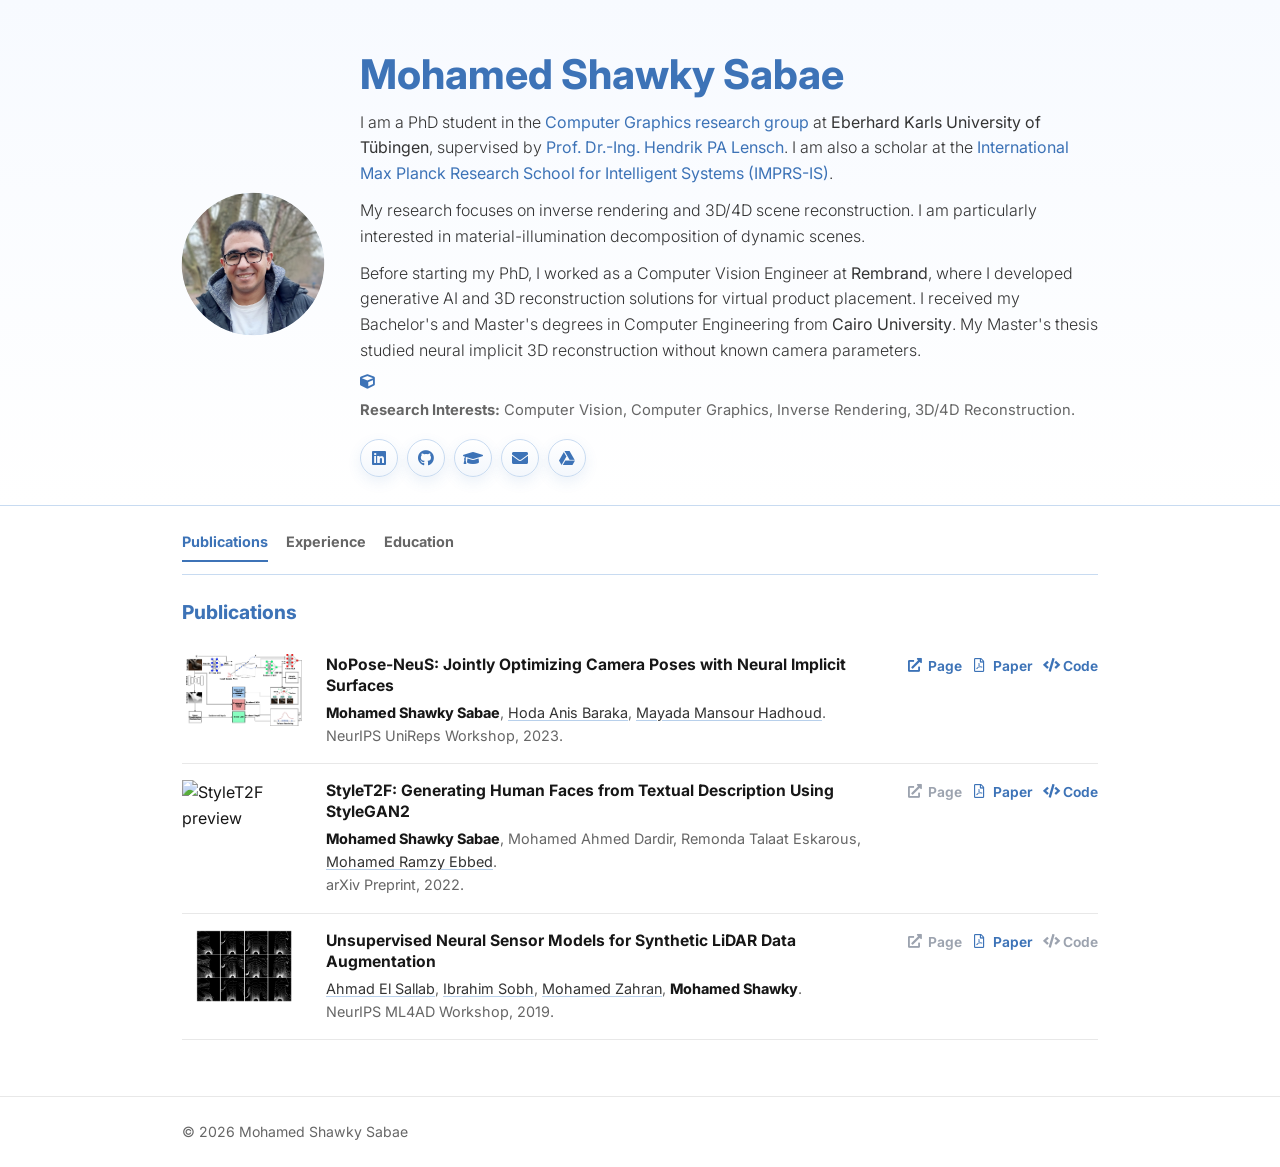
==== index.html @ cb78a3e2 "restructure the project page paths" ====
<!doctype html>
<html lang="en">
  <head>
    <meta charset="utf-8" />
    <title>Mohamed Shawky Sabae</title>
    <meta name="description" content="Personal website for Mohamed Shawky Sabae, PhD researcher in computer graphics and vision." />
    <meta name="author" content="Mohamed Shawky Sabae" />
    <meta name="viewport" content="width=device-width, initial-scale=1" />

    <link
      rel="stylesheet"
      href="https://stackpath.bootstrapcdn.com/bootstrap/4.5.2/css/bootstrap.min.css"
      integrity="sha384-JcKb8q3iqJ61gNV9KGb8thSsNjpSL0n8PARn9HuZOnIxN0hoP+VmmDGMN5t9UJ0Z"
      crossorigin="anonymous"
    />
    <link
      rel="stylesheet"
      href="https://cdnjs.cloudflare.com/ajax/libs/font-awesome/5.14.0/css/all.min.css"
    />
    <link rel="stylesheet" href="assets/css/minimalist.css?v=20260611-nav" />
    <link rel="icon" type="image/png" href="assets/images/favicon.ico" />
  </head>
  <body>
    <header class="hero">
      <div class="site-shell">
        <div class="hero-grid">
          <div class="portrait-wrap">
            <img
              src="assets/images/profile.png"
              class="user-image"
              alt="Mohamed Shawky Sabae"
            />
          </div>

          <div>
            <h1>Mohamed Shawky Sabae</h1>
            <div class="lead bio-copy">
              <p>
                I am a PhD student in the
                <a href="https://graphics.cs.uni-tuebingen.de" target="_blank" rel="noopener"><strong>Computer Graphics research group</strong></a>
                at <strong>Eberhard Karls University of T&uuml;bingen</strong>, supervised by
                <a href="https://graphics.cs.uni-tuebingen.de/team/person?name=Hendrik%20Lensch" target="_blank" rel="noopener"><strong>Prof. Dr.-Ing. Hendrik PA Lensch</strong></a>.
                I am also a scholar at the
                <a href="https://imprs.is.mpg.de/scholars" target="_blank" rel="noopener"><strong>International Max Planck Research School for Intelligent Systems (IMPRS-IS)</strong></a>.
              </p>
              <p>
                My research focuses on inverse rendering and 3D/4D scene reconstruction.
                I am particularly interested in material-illumination decomposition of dynamic scenes.
              </p>
              <p>
                Before starting my PhD, I worked as a Computer Vision Engineer at <strong>Rembrand</strong>, where I developed
                generative AI and 3D reconstruction solutions for virtual product placement.
                I received my Bachelor's and Master's degrees in Computer Engineering from <strong>Cairo University</strong>. My Master's thesis studied
                neural implicit 3D reconstruction without known camera parameters.
              </p>
            </div>
            <p class="focus-line">
              <i class="fas fa-cube"></i>
              <span><strong>Research Interests:</strong> Computer Vision, Computer Graphics, Inverse Rendering, 3D/4D Reconstruction.</span>
            </p>

            <div class="social-icons" aria-label="Social links">
              <a href="https://www.linkedin.com/in/mohamed-shawky/" target="_blank" rel="noopener" aria-label="LinkedIn"><i class="fab fa-linkedin"></i></a>
              <a href="https://github.com/DarkGeekMS" target="_blank" rel="noopener" aria-label="GitHub"><i class="fab fa-github"></i></a>
              <a href="https://scholar.google.com/citations?user=OA_UwCIAAAAJ&hl=en" target="_blank" rel="noopener" aria-label="Google Scholar"><i class="fa fa-graduation-cap"></i></a>
              <a href="mailto:mohamedshawky911@gmail.com" aria-label="Email"><i class="fas fa-envelope"></i></a>
              <a href="https://drive.google.com/file/d/1RplVTYfeBIH1ibJ9YpG1LCSOO_aWp7Nd/view?usp=sharing" target="_blank" rel="noopener" aria-label="CV"><i class="fab fa-google-drive"></i></a>
            </div>
          </div>
        </div>
      </div>
    </header>

    <main class="tabs-section">
      <div class="site-shell">
        <nav class="nav nav-pills" id="content-tabs" role="tablist" aria-label="Website sections">
          <a class="nav-link active" id="publications-tab" data-toggle="pill" href="#publications" role="tab">Publications</a>
          <a class="nav-link" id="experience-tab" data-toggle="pill" href="#experience" role="tab">Experience</a>
          <a class="nav-link" id="education-tab" data-toggle="pill" href="#education" role="tab">Education</a>
        </nav>

        <div class="tab-content">
          <section class="tab-pane fade show active" id="publications" role="tabpanel" aria-labelledby="publications-tab">
            <div class="section-intro">
              <div>
                <h2>Publications</h2>
                </div>
            </div>

            <div class="publication-list">
              <!-- <article class="publication-item">
                <figure class="pub-thumb">
                  <img src="assets/images/projects/aegir/paper/aegir-teaser.png" alt="AEGIR preview" />
                </figure>
                <div>
                  <h3 class="pub-title">AEGIR: Modeling Area Emitters for Indoor Inverse Rendering using Gaussian Splatting</h3>
                  <p class="pub-meta">
                    <span><strong class="author-self">Mohamed Shawky Sabae</strong>, <a class="author-link" href="https://graphics.cs.uni-tuebingen.de/team/person?name=Philipp%20Langsteiner" target="_blank" rel="noopener">Philipp Langsteiner</a>, <a class="author-link" href="https://graphics.cs.uni-tuebingen.de/team/person?name=Jan-Niklas%20Dihlmann" target="_blank" rel="noopener">Jan-Niklas Dihlmann</a>, <a class="author-link" href="https://graphics.cs.uni-tuebingen.de/team/person?name=Hendrik%20Lensch" target="_blank" rel="noopener">Hendrik Lensch</a></span>
                    <span>arXiv Preprint, 2026.</span>
                  </p>
                </div>
                <div class="action-row">
                  <a href="projects/aegir/" class="btn-custom"><i class="fas fa-external-link-alt" aria-hidden="true"></i> Page</a>
                  <span class="btn-custom is-disabled"><i class="far fa-file-pdf" aria-hidden="true"></i> Paper</span>
                  <span class="btn-custom is-disabled"><i class="fas fa-code" aria-hidden="true"></i> Code</span>
                </div>
              </article> -->

              <article class="publication-item">
                <figure class="pub-thumb">
                  <img src="assets/images/projects/nopose-neus/architecture.png" alt="NoPose-NeuS preview" />
                </figure>
                <div>
                  <h3 class="pub-title">NoPose-NeuS: Jointly Optimizing Camera Poses with Neural Implicit Surfaces</h3>
                  <p class="pub-meta">
                    <span><strong class="author-self">Mohamed Shawky Sabae</strong>, <a class="author-link" href="https://scholar.google.com/citations?user=i1qvgx4AAAAJ&hl=en" target="_blank" rel="noopener">Hoda Anis Baraka</a>, <a class="author-link" href="https://scholar.google.com/citations?user=38yr_I8AAAAJ&hl=en" target="_blank" rel="noopener">Mayada Mansour Hadhoud</a>.</span>
                    <span>NeurIPS UniReps Workshop, 2023.</span>
                  </p>
                </div>
                <div class="action-row">
                  <a href="projects/nopose-neus/" class="btn-custom"><i class="fas fa-external-link-alt" aria-hidden="true"></i> Page</a>
                  <a href="https://arxiv.org/abs/2312.15238" target="_blank" rel="noopener" class="btn-custom"><i class="far fa-file-pdf" aria-hidden="true"></i> Paper</a>
                  <a href="https://github.com/DarkGeekMS/bundle-adjusting-neus" target="_blank" rel="noopener" class="btn-custom"><i class="fas fa-code" aria-hidden="true"></i> Code</a>
                </div>
              </article>

              <article class="publication-item">
                <figure class="pub-thumb">
                  <img src="assets/images/projects/stylet2f/stylet2f.png" alt="StyleT2F preview" />
                </figure>
                <div>
                  <h3 class="pub-title">StyleT2F: Generating Human Faces from Textual Description Using StyleGAN2</h3>
                  <p class="pub-meta">
                    <span><strong class="author-self">Mohamed Shawky Sabae</strong>, Mohamed Ahmed Dardir, Remonda Talaat Eskarous, <a class="author-link" href="https://scholar.google.com/citations?user=RAqxMMwAAAAJ&hl" target="_blank" rel="noopener">Mohamed Ramzy Ebbed</a>.</span>
                    <span>arXiv Preprint, 2022.</span>
                  </p>
                </div>
                <div class="action-row">
                  <span class="btn-custom is-disabled"><i class="fas fa-external-link-alt" aria-hidden="true"></i> Page</span>
                  <a href="https://arxiv.org/abs/2204.07924" target="_blank" rel="noopener" class="btn-custom"><i class="far fa-file-pdf" aria-hidden="true"></i> Paper</a>
                  <a href="https://github.com/DarkGeekMS/Retratista" target="_blank" rel="noopener" class="btn-custom"><i class="fas fa-code" aria-hidden="true"></i> Code</a>
                </div>
              </article>

              <article class="publication-item">
                <figure class="pub-thumb">
                  <img src="assets/images/projects/nsm/nsm.png" alt="Neural Sensor Models preview" />
                </figure>
                <div>
                  <h3 class="pub-title">Unsupervised Neural Sensor Models for Synthetic LiDAR Data Augmentation</h3>
                  <p class="pub-meta">
                    <span><a class="author-link" href="https://scholar.google.com/citations?user=hiEbSZYAAAAJ&hl" target="_blank" rel="noopener">Ahmad El Sallab</a>, <a class="author-link" href="https://scholar.google.com/citations?user=SODWkygAAAAJ&hl" target="_blank" rel="noopener">Ibrahim Sobh</a>, <a class="author-link" href="https://scholar.google.com/citations?user=Wdv4WLYAAAAJ&hl" target="_blank" rel="noopener">Mohamed Zahran</a>, <strong class="author-self">Mohamed Shawky</strong>.</span>
                    <span>NeurIPS ML4AD Workshop, 2019.</span>
                  </p>
                </div>
                <div class="action-row">
                  <span class="btn-custom is-disabled"><i class="fas fa-external-link-alt" aria-hidden="true"></i> Page</span>
                  <a href="https://arxiv.org/abs/1911.10575" target="_blank" rel="noopener" class="btn-custom"><i class="far fa-file-pdf" aria-hidden="true"></i> Paper</a>
                  <span class="btn-custom is-disabled"><i class="fas fa-code" aria-hidden="true"></i> Code</span>
                </div>
              </article>
            </div>
          </section>

          <section class="tab-pane fade" id="experience" role="tabpanel" aria-labelledby="experience-tab">
            <div class="section-intro">
              <div>
                <h2>Experience</h2>
              </div>
            </div>

            <div class="timeline-container">
              <article class="timeline-block">
                <h3 class="timeline-h3">Doctoral Researcher</h3>
                <span class="timeline-span">Eberhard Karls University of T&uuml;bingen</span>
                <p class="timeline-date">February 2026 - Present</p>
                <ul class="timeline-p">
                  <li>Researching inverse rendering methods for 3D/4D scene reconstruction and material-illumination decomposition.</li>
                  <li>Conducting tutorials and lab sessions for courses in the Computer Graphics group, Department of Computer Science.</li>
                </ul>
              </article>

              <article class="timeline-block">
                <h3 class="timeline-h3">IMPRS-IS Scholar</h3>
                <span class="timeline-span">International Max Planck Research School for Intelligent Systems</span>
                <p class="timeline-date">February 2026 - Present</p>
                <ul class="timeline-p">
                  <li>Participating in the IMPRS-IS PhD program.</li>
                </ul>
              </article>

              <article class="timeline-block">
                <h3 class="timeline-h3">Computer Vision Engineer</h3>
                <span class="timeline-span">Rembrand</span>
                <p class="timeline-date">March 2023 - January 2026</p>
                <ul class="timeline-p">
                  <li>Developed computer vision and generative AI solutions for virtual product placement in video.</li>
                  <li>Worked on inverse rendering methods for material-illumination decomposition from RGB images.</li>
                  <li>Designed 3D reconstruction pipelines for recovering camera parameters and scene geometry from videos.</li>
                </ul>
              </article>

              <article class="timeline-block">
                <h3 class="timeline-h3">Teaching Assistant</h3>
                <span class="timeline-span">Faculty of Engineering, Cairo University</span>
                <p class="timeline-date">December 2022 - January 2026</p>
                <ul class="timeline-p">
                  <li>Handled recitations and labs in the Computer Engineering department.</li>
                  <li>Courses: Computer Vision, Computer Graphics, Machine Learning, Neural Networks, Cognitive Robotics.</li>
                </ul>
              </article>

              <article class="timeline-block">
                <h3 class="timeline-h3">Computer Vision Engineer</h3>
                <span class="timeline-span">Anovate.ai</span>
                <p class="timeline-date">August 2021 - February 2023</p>
                <ul class="timeline-p">
                  <li>Worked on deep learning applications for 3D scene understanding and reconstruction.</li>
                  <li>Developed mesh-processing pipelines and deployed high-performance models with NVIDIA Triton.</li>
                </ul>
              </article>

              <article class="timeline-block">
                <h3 class="timeline-h3">Student Developer (GSoC 2020)</h3>
                <span class="timeline-span">RoboComp</span>
                <p class="timeline-date">May 2020 - August 2020</p>
                <ul class="timeline-p">
                  <li>Project: <a href="https://summerofcode.withgoogle.com/projects/#5216435518832640" target="_blank" rel="noopener">DNNs for precise manipulation of household objects</a>.</li>
                  <li>Implemented and optimized segmentation-driven 6D pose estimation networks.</li>
                </ul>
              </article>

              <article class="timeline-block">
                <h3 class="timeline-h3">Deep Learning Research Intern</h3>
                <span class="timeline-span">Valeo</span>
                <p class="timeline-date">July 2019 - September 2019</p>
                <ul class="timeline-p">
                  <li>Studied neural style transfer for modeling sensor noise.</li>
                  <li>Applied CycleGAN domain translation to LiDAR data for improved object detection.</li>
                </ul>
              </article>
            </div>
          </section>

          <section class="tab-pane fade" id="education" role="tabpanel" aria-labelledby="education-tab">
            <div class="section-intro">
              <div>
                <h2>Education</h2>
              </div>
            </div>

            <div class="timeline-container">
              <article class="timeline-block">
                <h3 class="timeline-h3">Doctor of Philosophy (PhD), Computer Science</h3>
                <span class="timeline-span">Faculty of Science, Eberhard Karls University of T&uuml;bingen</span>
                <p class="timeline-date">February 2026 - Present</p>
                <p class="timeline-p timeline-lines pl-0">
                  <span>Computer Graphics Research Group.</span>
                  <span>Research area: computer graphics and vision.</span>
                </p>
              </article>

              <article class="timeline-block">
                <h3 class="timeline-h3">Master of Science (MSc), Computer Engineering</h3>
                <span class="timeline-span">Faculty of Engineering, Cairo University</span>
                <p class="timeline-date">October 2022 - January 2025</p>
                <p class="timeline-p timeline-lines pl-0">
                  <span>GPA: 3.97.</span>
                  <span>Thesis: Neural Implicit Camera and Geometry Representations for Multiview 3D Reconstruction Without Camera Parameters.</span>
                </p>
              </article>

              <article class="timeline-block">
                <h3 class="timeline-h3">Bachelor of Science (BSc), Computer Engineering</h3>
                <span class="timeline-span">Faculty of Engineering, Cairo University</span>
                <p class="timeline-date">September 2016 - May 2021</p>
                <p class="timeline-p timeline-lines pl-0">
                  <span>Grade: Distinction with Honors.</span>
                  <span>Rank: 4th out of 71.</span>
                  <span>Thesis: Face Generation from Text using StyleGAN2.</span>
                </p>
              </article>
            </div>
          </section>
        </div>
      </div>
    </main>

    <footer class="site-footer">
      <div class="site-shell">
        &copy; 2026 Mohamed Shawky Sabae
      </div>
    </footer>

    <script
      src="https://code.jquery.com/jquery-3.5.1.slim.min.js"
      integrity="sha384-DfXdz2htPH0lsSSs5nCTpuj/zy4C+OGpamoFVy38MVBnE+IbbVYUew+OrCXaRkfj"
      crossorigin="anonymous"
    ></script>
    <script
      src="https://cdn.jsdelivr.net/npm/popper.js@1.16.1/dist/umd/popper.min.js"
      integrity="sha384-9/reFTGAW83EW2RDu2S0VKaIzap3H66lZH81PoYlFhbGU+6BZp6G7niu735Sk7lN"
      crossorigin="anonymous"
    ></script>
    <script
      src="https://stackpath.bootstrapcdn.com/bootstrap/4.5.2/js/bootstrap.min.js"
      integrity="sha384-B4gt1jrGC7Jh4AgTPSdUtOBvfO8shuf57BaghqFfPlYxofvL8/KUEfYiJOMMV+rV"
      crossorigin="anonymous"
    ></script>
    <script>
      (function () {
        var tabs = Array.prototype.slice.call(document.querySelectorAll('.nav-pills a[data-toggle="pill"]'));
        var panes = Array.prototype.slice.call(document.querySelectorAll('.tab-content .tab-pane'));

        function showTab(hash, updateUrl) {
          var tab = tabs.find(function (item) {
            return item.getAttribute('href') === hash;
          });

          if (!tab) {
            return;
          }

          tabs.forEach(function (item) {
            item.classList.remove('active');
          });

          panes.forEach(function (pane) {
            pane.classList.remove('active', 'show');
          });

          tab.classList.add('active');
          var pane = document.querySelector(hash);
          if (pane) {
            pane.classList.add('active', 'show');
          }

          if (updateUrl) {
            history.replaceState(null, '', hash);
          }
        }

        tabs.forEach(function (tab) {
          tab.addEventListener('click', function (event) {
            event.preventDefault();
            showTab(tab.getAttribute('href'), true);
          });
        });

        if (window.location.hash) {
          showTab(window.location.hash, false);
        }
      })();
    </script>
  </body>
</html>
---- assets/css/minimalist.css ----
@import url("https://fonts.googleapis.com/css2?family=Inter:wght@300;400;500;600;700;800&display=swap");

:root {
  --ink: #171717;
  --soft-ink: #343434;
  --muted: #666666;
  --line: #e8e8e8;
  --paper: #ffffff;
  --wash: #f8fbff;
  --accent: #3d73b7;
  --accent-2: #3d73b7;
  --warm: #8fb6df;
  --accent-hover: #2f5f99;
  --accent-soft: #f3f7fc;
  --accent-line: #c8dbf1;
  --accent-border: #b8d0eb;
}

* {
  box-sizing: border-box;
}

html {
  scroll-behavior: smooth;
}

body {
  margin: 0;
  color: var(--ink);
  background: var(--paper);
  font-family: "Inter", -apple-system, BlinkMacSystemFont, "Segoe UI", sans-serif;
  line-height: 1.6;
}

a {
  color: var(--accent);
  text-decoration: none;
}

a:hover {
  color: var(--accent-hover);
  text-decoration: none;
}

.site-shell {
  max-width: 960px;
  margin: 0 auto;
  padding: 0 22px;
}

.hero {
  padding: 52px 0 28px;
  border-bottom: 1px solid var(--accent-line);
  background: linear-gradient(180deg, #f7faff 0%, #ffffff 100%);
}

.hero-grid {
  display: grid;
  grid-template-columns: 150px minmax(0, 1fr);
  gap: 28px;
  align-items: center;
}

.portrait-wrap {
  width: 142px;
  height: 142px;
  padding: 4px;
  border: 1px solid var(--accent-border);
  border-radius: 50%;
  background: var(--paper);
}

.user-image {
  display: block;
  width: 100%;
  height: 100%;
  border-radius: 50%;
  object-fit: cover;
  transform: rotate(5deg) scale(1.08);
  transform-origin: 50% 50%;
}

.eyebrow {
  display: inline-flex;
  align-items: center;
  gap: 9px;
  margin-bottom: 10px;
  color: var(--accent);
  font-size: 0.74rem;
  font-weight: 700;
  letter-spacing: 0.06em;
  text-transform: uppercase;
}

.eyebrow::before {
  display: none;
}

h1,
h2,
h3,
h4,
p {
  margin-top: 0;
}

h1 {
  margin-bottom: 12px;
  color: var(--accent);
  font-size: clamp(1.9rem, 3.2vw, 2.85rem);
  font-weight: 750;
  line-height: 1.12;
}

.lead {
  max-width: 760px;
  margin-bottom: 12px;
  color: var(--soft-ink);
  font-size: 1rem;
}

.bio-copy p {
  margin-bottom: 0.72rem;
}

.bio-copy p:last-child {
  margin-bottom: 0;
}

.focus-line {
  display: flex;
  flex-wrap: wrap;
  align-items: center;
  gap: 9px;
  margin: 0 0 16px;
  color: var(--muted);
  font-size: 0.92rem;
}

.focus-line i {
  color: var(--accent-2);
}

.social-icons {
  display: flex;
  flex-wrap: wrap;
  gap: 9px;
}

.social-icons a {
  display: inline-flex;
  align-items: center;
  justify-content: center;
  width: 38px;
  height: 38px;
  border: 1px solid var(--accent-line);
  border-radius: 50%;
  color: var(--accent);
  background: linear-gradient(180deg, #ffffff 0%, var(--accent-soft) 100%);
  box-shadow: 0 5px 14px rgba(61, 115, 183, 0.1);
  transition: transform 0.18s ease, border-color 0.18s ease, color 0.18s ease, box-shadow 0.18s ease;
}

.social-icons a:hover,
.social-icons a:focus-visible {
  color: #ffffff;
  border-color: var(--accent);
  background: var(--accent);
  box-shadow: 0 8px 18px rgba(61, 115, 183, 0.22);
  transform: translateY(-2px);
  outline: none;
}

.social-icons i {
  font-size: 1rem;
  line-height: 1;
}

.tabs-section {
  padding: 24px 0 56px;
}

.nav-pills {
  display: flex;
  flex-wrap: wrap;
  gap: 18px;
  margin-bottom: 26px;
  padding: 0 0 12px;
  border-bottom: 1px solid var(--accent-line);
  border-radius: 0;
  background: transparent;
}

.nav-pills .nav-link {
  min-height: auto;
  padding: 0 0 7px;
  border-bottom: 2px solid transparent;
  border-radius: 0;
  color: var(--muted);
  font-size: 0.9rem;
  font-weight: 700;
  letter-spacing: 0;
  text-transform: none;
}

.nav-pills .nav-link.active,
.nav-pills .nav-link:hover {
  color: var(--accent);
  border-bottom-color: var(--accent);
  background: transparent;
}

.section-intro {
  margin-bottom: 14px;
}

.section-intro h2 {
  margin-bottom: 3px;
  color: var(--accent);
  font-size: 1.2rem;
  font-weight: 750;
}

.section-intro p {
  margin-bottom: 0;
  color: var(--muted);
}

.publication-list {
  display: grid;
  gap: 0;
}

.publication-item,
.project-card,
.timeline-block {
  border: 0;
  border-bottom: 1px solid var(--line);
  border-radius: 0;
  background: var(--paper);
  box-shadow: none;
}

.publication-item {
  display: grid;
  grid-template-columns: 130px minmax(0, 1fr) auto;
  gap: 14px;
  align-items: start;
  padding: 16px 0;
}

.pub-thumb {
  width: 124px;
  height: 72px;
  margin: 0;
  overflow: hidden;
}

.pub-thumb img {
  display: block;
  width: 100%;
  height: 100%;
  object-fit: contain;
}

.pub-title {
  margin: 0 0 5px;
  color: var(--ink);
  font-size: 0.98rem;
  font-weight: 700;
  line-height: 1.35;
}

.pub-meta {
  margin: 0;
  color: var(--muted);
  font-size: 0.9rem;
}

.pub-meta span,
.timeline-lines span {
  display: block;
}

.author-self {
  color: var(--ink);
  font-weight: 750;
}

.author-link {
  color: var(--soft-ink);
  text-decoration: underline;
  text-decoration-color: var(--accent-border);
  text-underline-offset: 2px;
}

.author-link:hover {
  color: var(--accent);
}

.action-row {
  display: flex;
  flex-wrap: wrap;
  justify-content: flex-end;
  gap: 10px;
  padding-top: 1px;
}

.btn-custom,
.action {
  display: inline-flex;
  align-items: center;
  justify-content: center;
  gap: 6px;
  min-height: auto;
  padding: 0;
  border: 0;
  border-radius: 0;
  color: var(--accent);
  background: transparent;
  font-size: 0.86rem;
  font-weight: 650;
  white-space: nowrap;
}

.btn-custom i,
.action i,
.paper-links i {
  width: 1.05em;
  text-align: center;
}

.btn-custom:hover,
.action:hover {
  color: var(--accent-hover);
  background: transparent;
}

.btn-custom.is-disabled,
.btn-custom.is-disabled:hover {
  color: #9ca3af;
  cursor: default;
  pointer-events: none;
}

.project-card {
  overflow: hidden;
}

.project-card-inner {
  display: grid;
  grid-template-columns: minmax(260px, 0.72fr) minmax(0, 1fr);
  align-items: stretch;
}

.img-wrapper {
  display: flex;
  align-items: center;
  justify-content: center;
  min-height: 230px;
  padding: 16px;
  border-right: 1px solid var(--line);
  background: #fbfcfd;
}

.publication-img {
  max-width: 100%;
  max-height: 260px;
  object-fit: contain;
}

.project-copy {
  display: flex;
  flex-direction: column;
  justify-content: center;
  padding: 24px;
}

.project-copy h3 {
  margin-bottom: 8px;
  font-size: 1.18rem;
  font-weight: 800;
}

.project-copy p {
  color: var(--muted);
}

.timeline-container {
  display: grid;
  gap: 0;
}

.timeline-block {
  position: relative;
  padding: 16px 0 16px 24px;
}

.timeline-block::before {
  content: "";
  position: absolute;
  left: 0;
  top: 23px;
  width: 8px;
  height: 8px;
  border: 2px solid var(--accent);
  border-radius: 50%;
  background: var(--paper);
}

.timeline-h3 {
  margin: 0 0 3px;
  font-size: 1rem;
  font-weight: 700;
}

.timeline-span {
  display: block;
  margin-bottom: 5px;
  color: var(--accent);
  font-size: 0.9rem;
  font-weight: 650;
}

.timeline-date {
  margin-bottom: 8px;
  color: var(--muted);
  font-size: 0.84rem;
  font-weight: 600;
}

.timeline-p {
  margin-bottom: 0;
  padding-left: 1.1rem;
  color: var(--soft-ink);
  font-size: 0.94rem;
}

.timeline-p li {
  margin-bottom: 0.25rem;
}

.site-footer {
  border-top: 1px solid var(--line);
  background: var(--paper);
}

.site-footer .site-shell {
  padding-top: 24px;
  padding-bottom: 24px;
  color: var(--muted);
  font-size: 0.88rem;
}

.paper-page {
  background:
    linear-gradient(180deg, #f7faff 0, #ffffff 380px),
    #ffffff;
}

.paper-shell {
  max-width: 980px;
  margin: 0 auto;
  padding: 26px 22px 64px;
}

.paper-topline {
  display: flex;
  align-items: center;
  justify-content: space-between;
  gap: 16px;
  margin-bottom: 30px;
  font-size: 0.9rem;
}

.paper-topline a {
  display: inline-flex;
  align-items: center;
  justify-content: center;
  gap: 7px;
  min-height: 36px;
  padding: 6px 13px;
  border: 1px solid var(--accent-line);
  border-radius: 999px;
  color: var(--accent);
  background: linear-gradient(180deg, #ffffff 0%, var(--accent-soft) 100%);
  box-shadow: 0 6px 16px rgba(61, 115, 183, 0.08);
  font-weight: 750;
  line-height: 1;
  transition: transform 0.16s ease, color 0.16s ease, background 0.16s ease, border-color 0.16s ease, box-shadow 0.16s ease;
}

.paper-topline a:hover,
.paper-topline a:focus-visible {
  border-color: var(--accent);
  color: #ffffff;
  background: var(--accent);
  box-shadow: 0 9px 20px rgba(61, 115, 183, 0.18);
  transform: translateY(-1px);
  outline: none;
}

.paper-topline i {
  font-size: 0.82rem;
}

.paper-header {
  max-width: 820px;
  margin: 0 auto 26px;
  text-align: center;
}

.paper-header h1 {
  margin-bottom: 12px;
  font-size: clamp(1.75rem, 2.7vw, 2.42rem);
  font-weight: 750;
  line-height: 1.12;
}

.paper-subtitle {
  max-width: 640px;
  margin: 0 auto 12px;
  color: var(--soft-ink);
  font-size: 1rem;
}

.paper-authors,
.paper-affiliations,
.paper-venue {
  margin-bottom: 7px;
  color: var(--soft-ink);
}

.paper-affiliations {
  color: var(--muted);
  font-size: 0.94rem;
}

.paper-venue {
  color: var(--muted);
}

.paper-links {
  display: flex;
  flex-wrap: wrap;
  justify-content: center;
  gap: 10px;
  margin-top: 16px;
  font-weight: 700;
}

.paper-links a,
.paper-links span {
  display: inline-flex;
  align-items: center;
  gap: 6px;
  min-height: 34px;
  padding: 5px 12px;
  border: 1px solid var(--accent-line);
  border-radius: 999px;
  background: rgba(255, 255, 255, 0.78);
}

.paper-links .is-disabled {
  color: #9ca3af;
}

.paper-figure {
  margin: 26px auto 36px;
}

.paper-figure.hero-figure {
  max-width: 880px;
  padding: 14px;
  border: 1px solid var(--accent-line);
  border-radius: 8px;
  background: rgba(255, 255, 255, 0.82);
  box-shadow: 0 12px 30px rgba(61, 115, 183, 0.08);
}

.paper-figure.wide-figure {
  max-width: 920px;
}

.paper-figure img,
.paper-figure video {
  display: block;
  width: 100%;
  max-height: 520px;
  object-fit: contain;
  background: #ffffff;
}

.paper-figure.wide-figure img {
  border: 1px solid var(--accent-line);
  border-radius: 6px;
}

.paper-figure figcaption {
  max-width: 760px;
  margin: 9px auto 0;
  color: var(--muted);
  font-size: 0.86rem;
  line-height: 1.45;
  text-align: center;
}

.paper-facts {
  display: grid;
  grid-template-columns: repeat(3, minmax(0, 1fr));
  gap: 12px;
  max-width: 820px;
  margin: 0 auto 38px;
}

.paper-facts div {
  padding: 16px;
  border: 1px solid var(--accent-line);
  border-radius: 8px;
  background: var(--accent-soft);
}

.paper-facts strong {
  display: block;
  margin-bottom: 5px;
  color: var(--accent);
  font-size: 1.45rem;
  line-height: 1;
}

.paper-facts span {
  color: var(--muted);
  font-size: 0.9rem;
}

.paper-shell section {
  max-width: 820px;
  margin: 40px auto 0;
}

.paper-shell h2 {
  margin-bottom: 9px;
  color: var(--accent);
  font-size: 1.18rem;
  font-weight: 750;
}

.paper-shell p {
  color: var(--soft-ink);
}

.method-cards {
  display: grid;
  grid-template-columns: repeat(3, minmax(0, 1fr));
  gap: 14px;
}

.method-cards article {
  padding: 18px;
  border: 1px solid var(--accent-line);
  border-radius: 8px;
  background: #ffffff;
}

.method-cards h3 {
  margin-bottom: 8px;
  color: var(--accent);
  font-size: 1rem;
  font-weight: 750;
}

.method-cards p {
  margin-bottom: 0;
  font-size: 0.92rem;
}

.paper-shell pre {
  overflow-x: auto;
  padding: 16px;
  border: 1px solid var(--accent-line);
  border-radius: 4px;
  background: var(--accent-soft);
  color: var(--ink);
  font-size: 0.86rem;
}

.paper-shell pre code {
  white-space: pre-wrap;
  overflow-wrap: anywhere;
}

.paper-table {
  overflow-x: auto;
  margin-top: 18px;
  border: 1px solid var(--accent-line);
  border-radius: 8px;
  background: #ffffff;
}

.paper-table table {
  width: 100%;
  min-width: 620px;
  border-collapse: collapse;
  color: var(--soft-ink);
  font-size: 0.86rem;
}

.paper-table th,
.paper-table td {
  padding: 10px 12px;
  border-bottom: 1px solid var(--accent-line);
  text-align: center;
}

.paper-table th:first-child,
.paper-table td:first-child {
  text-align: left;
}

.paper-table thead th {
  background: var(--accent-soft);
  color: var(--accent);
  font-weight: 750;
}

.paper-table tbody th {
  color: var(--ink);
}

.paper-table tr:last-child th,
.paper-table tr:last-child td {
  border-bottom: 0;
}

.paper-table .is-best th,
.paper-table .is-best td {
  background: #f7fbff;
  color: var(--accent);
  font-weight: 750;
}

.paper-gallery {
  display: grid;
  grid-template-columns: repeat(3, minmax(0, 1fr));
  gap: 14px;
}

.paper-gallery figure {
  margin: 0;
}

.paper-gallery img {
  display: block;
  width: 100%;
  aspect-ratio: 16 / 9;
  object-fit: contain;
  border: 1px solid var(--line);
  background: #ffffff;
}

.paper-gallery figcaption {
  margin-top: 6px;
  color: var(--muted);
  font-size: 0.84rem;
  text-align: center;
}

.comparison-stack {
  display: grid;
  gap: 28px;
}

#object-results,
#scene-results {
  max-width: 980px;
}

#object-results > h2,
#object-results > p,
#scene-results > h2,
#scene-results > p {
  max-width: 820px;
}

.comparison-set h3 {
  margin: 0 0 10px;
  font-size: 1rem;
  font-weight: 700;
}

.comparison-grid {
  display: grid;
  gap: 14px;
}

.comparison-grid.four-col {
  grid-template-columns: repeat(4, minmax(0, 1fr));
}

.comparison-grid.two-col {
  grid-template-columns: repeat(2, minmax(0, 1fr));
}

.comparison-grid figure {
  margin: 0;
}

.comparison-grid img {
  display: block;
  width: 100%;
  aspect-ratio: 1 / 1;
  object-fit: contain;
  border: 1px solid var(--accent-line);
  border-radius: 6px;
  background: #ffffff;
}

.comparison-grid.two-col img {
  aspect-ratio: 16 / 9;
}

.comparison-grid.landscape-grid img {
  aspect-ratio: 16 / 9;
}

.comparison-grid figcaption {
  margin-top: 6px;
  color: var(--muted);
  font-size: 0.82rem;
  text-align: center;
}

.project-nav {
  position: sticky;
  top: 0;
  z-index: 10;
  border-bottom: 1px solid var(--accent-line);
  background: rgba(248, 251, 255, 0.94);
  backdrop-filter: blur(12px);
}

.project-nav .site-shell {
  display: flex;
  align-items: center;
  justify-content: space-between;
  gap: 18px;
  padding-top: 14px;
  padding-bottom: 14px;
}

.brand {
  color: var(--ink);
  font-weight: 800;
}

.project-nav-links {
  display: flex;
  flex-wrap: wrap;
  gap: 16px;
  font-size: 0.9rem;
  font-weight: 800;
}

.project-hero {
  border-bottom: 1px solid var(--accent-line);
  background: linear-gradient(180deg, #f8fbff 0%, #ffffff 100%);
}

.project-hero-grid {
  display: grid;
  grid-template-columns: minmax(0, 0.95fr) minmax(340px, 1fr);
  gap: 38px;
  align-items: center;
  padding-top: 60px;
  padding-bottom: 44px;
}

.project-hero h1 {
  font-size: clamp(2.1rem, 5vw, 4.4rem);
}

.project-visual {
  overflow: hidden;
  border: 1px solid var(--line);
  border-radius: 8px;
  background: #111827;
  box-shadow: 0 18px 52px rgba(21, 23, 28, 0.16);
}

.project-visual img,
.project-visual video {
  display: block;
  width: 100%;
  aspect-ratio: 16 / 9;
  object-fit: contain;
  background: #ffffff;
}

.project-visual video {
  object-fit: cover;
  background: #111827;
}

.caption {
  padding: 11px 14px;
  color: #d0d5dd;
  font-size: 0.84rem;
  background: #111827;
}

.project-main {
  padding-top: 44px;
  padding-bottom: 72px;
}

.info-grid,
.feature-grid {
  display: grid;
  grid-template-columns: repeat(3, minmax(0, 1fr));
  gap: 14px;
}

.info-panel,
.feature-panel,
.wide-panel {
  border: 1px solid var(--line);
  border-radius: 8px;
  background: var(--paper);
}

.info-panel,
.feature-panel {
  padding: 18px;
}

.info-panel strong {
  display: block;
  margin-bottom: 5px;
  color: var(--accent);
  font-size: 0.95rem;
}

.info-panel span,
.feature-panel p,
.wide-panel p {
  color: var(--muted);
  font-size: 0.94rem;
}

.feature-panel i {
  display: inline-flex;
  align-items: center;
  justify-content: center;
  width: 38px;
  height: 38px;
  margin-bottom: 13px;
  border-radius: 8px;
  color: var(--accent);
  background: var(--accent-soft);
}

.feature-panel h3 {
  margin-bottom: 7px;
  font-size: 1rem;
  font-weight: 800;
}

.project-section {
  margin-top: 42px;
}

.project-section h2 {
  margin-bottom: 14px;
  font-size: 1.45rem;
  font-weight: 800;
}

.wide-panel {
  display: grid;
  grid-template-columns: minmax(0, 0.95fr) minmax(260px, 1fr);
  overflow: hidden;
}

.wide-panel img {
  display: block;
  width: 100%;
  height: 100%;
  min-height: 260px;
  object-fit: contain;
  padding: 18px;
  background: #ffffff;
}

.wide-panel div {
  align-self: center;
  padding: 24px;
}

@media (max-width: 860px) {
  .hero-grid,
  .project-card-inner,
  .project-hero-grid,
  .wide-panel {
    grid-template-columns: 1fr;
  }

  .hero-grid {
    text-align: center;
  }

  .portrait-wrap,
  .social-icons,
  .focus-line {
    margin-right: auto;
    margin-left: auto;
    justify-content: center;
  }

  .publication-item {
    grid-template-columns: 96px minmax(0, 1fr);
    gap: 10px 12px;
  }

  .pub-thumb {
    grid-column: 1;
    grid-row: 1 / span 2;
    width: 92px;
    height: 60px;
  }

  .publication-item > div:first-of-type,
  .publication-item .action-row {
    grid-column: 2;
  }

  .action-row {
    justify-content: flex-start;
  }

  .img-wrapper {
    border-right: 0;
    border-bottom: 1px solid var(--line);
  }

  .info-grid,
  .feature-grid,
  .paper-gallery,
  .paper-facts,
  .method-cards,
  .comparison-grid.four-col,
  .comparison-grid.two-col {
    grid-template-columns: 1fr;
  }
}

@media (max-width: 560px) {
  .site-shell {
    padding-right: 16px;
    padding-left: 16px;
  }

  .hero {
    padding-top: 38px;
  }

  .project-nav .site-shell {
    align-items: flex-start;
    flex-direction: column;
  }

  .project-hero-grid {
    padding-top: 38px;
  }

  .section-intro {
    display: block;
  }

  .action {
    width: 100%;
  }
}
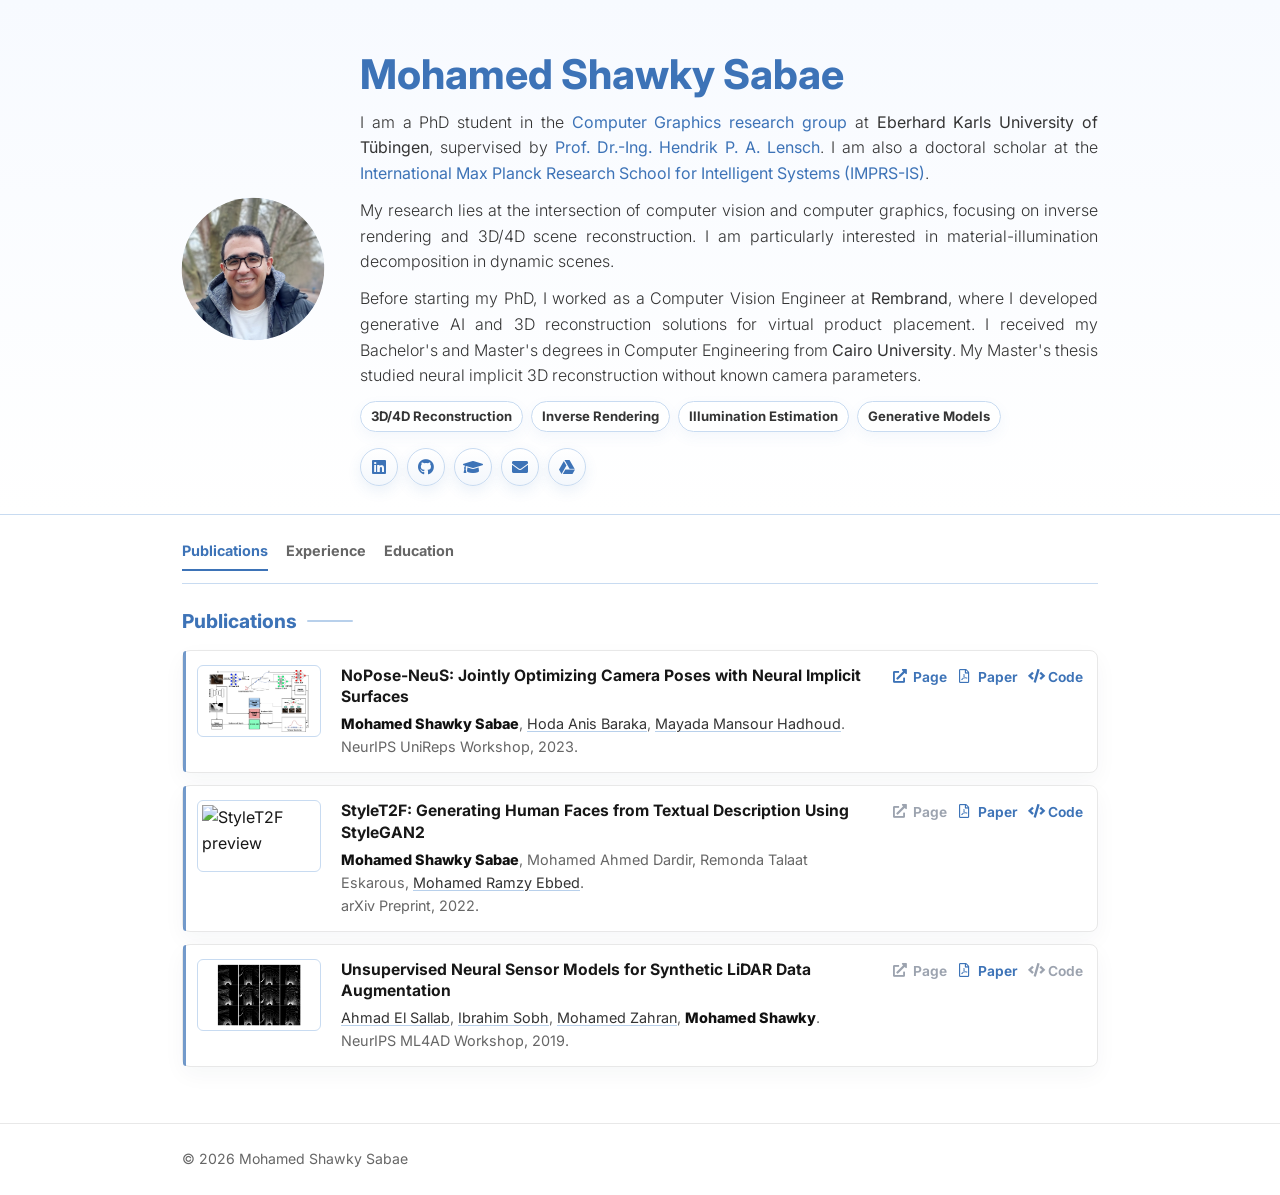
==== commit 69a2e009: "finalize the website and the project pages in a polished look" ====
--- a/index.html
+++ b/index.html
@@ -17,8 +17,8 @@
       rel="stylesheet"
       href="https://cdnjs.cloudflare.com/ajax/libs/font-awesome/5.14.0/css/all.min.css"
     />
-    <link rel="stylesheet" href="assets/css/minimalist.css?v=20260611-nav" />
-    <link rel="icon" type="image/png" href="assets/images/favicon.ico" />
+    <link rel="stylesheet" href="assets/css/minimalist.css?v=20260612-main-edits" />
+    <link rel="icon" type="image/svg+xml" href="assets/images/icon.svg" />
   </head>
   <body>
     <header class="hero">
@@ -39,13 +39,14 @@
                 I am a PhD student in the
                 <a href="https://graphics.cs.uni-tuebingen.de" target="_blank" rel="noopener"><strong>Computer Graphics research group</strong></a>
                 at <strong>Eberhard Karls University of T&uuml;bingen</strong>, supervised by
-                <a href="https://graphics.cs.uni-tuebingen.de/team/person?name=Hendrik%20Lensch" target="_blank" rel="noopener"><strong>Prof. Dr.-Ing. Hendrik PA Lensch</strong></a>.
-                I am also a scholar at the
+                <a href="https://graphics.cs.uni-tuebingen.de/team/person?name=Hendrik%20Lensch" target="_blank" rel="noopener"><strong>Prof. Dr.-Ing. Hendrik P. A. Lensch</strong></a>.
+                I am also a doctoral scholar at the
                 <a href="https://imprs.is.mpg.de/scholars" target="_blank" rel="noopener"><strong>International Max Planck Research School for Intelligent Systems (IMPRS-IS)</strong></a>.
               </p>
               <p>
-                My research focuses on inverse rendering and 3D/4D scene reconstruction.
-                I am particularly interested in material-illumination decomposition of dynamic scenes.
+                My research lies at the intersection of computer vision and computer graphics,
+                focusing on inverse rendering and 3D/4D scene reconstruction.
+                I am particularly interested in material-illumination decomposition in dynamic scenes.
               </p>
               <p>
                 Before starting my PhD, I worked as a Computer Vision Engineer at <strong>Rembrand</strong>, where I developed
@@ -54,10 +55,12 @@
                 neural implicit 3D reconstruction without known camera parameters.
               </p>
             </div>
-            <p class="focus-line">
-              <i class="fas fa-cube"></i>
-              <span><strong>Research Interests:</strong> Computer Vision, Computer Graphics, Inverse Rendering, 3D/4D Reconstruction.</span>
-            </p>
+            <div class="research-strip" aria-label="Research focus">
+              <span>3D/4D Reconstruction</span>
+              <span>Inverse Rendering</span>
+              <span>Illumination Estimation</span>
+              <span>Generative Models</span>
+            </div>
 
             <div class="social-icons" aria-label="Social links">
               <a href="https://www.linkedin.com/in/mohamed-shawky/" target="_blank" rel="noopener" aria-label="LinkedIn"><i class="fab fa-linkedin"></i></a>
@@ -93,7 +96,7 @@
                   <img src="assets/images/projects/aegir/paper/aegir-teaser.png" alt="AEGIR preview" />
                 </figure>
                 <div>
-                  <h3 class="pub-title">AEGIR: Modeling Area Emitters for Indoor Inverse Rendering using Gaussian Splatting</h3>
+                  <h3 class="pub-title">AEGIR: Modeling Area Emitters for Indoor Inverse Rendering Using Gaussian Splatting</h3>
                   <p class="pub-meta">
                     <span><strong class="author-self">Mohamed Shawky Sabae</strong>, <a class="author-link" href="https://graphics.cs.uni-tuebingen.de/team/person?name=Philipp%20Langsteiner" target="_blank" rel="noopener">Philipp Langsteiner</a>, <a class="author-link" href="https://graphics.cs.uni-tuebingen.de/team/person?name=Jan-Niklas%20Dihlmann" target="_blank" rel="noopener">Jan-Niklas Dihlmann</a>, <a class="author-link" href="https://graphics.cs.uni-tuebingen.de/team/person?name=Hendrik%20Lensch" target="_blank" rel="noopener">Hendrik Lensch</a></span>
                     <span>arXiv Preprint, 2026.</span>
@@ -131,7 +134,7 @@
                 <div>
                   <h3 class="pub-title">StyleT2F: Generating Human Faces from Textual Description Using StyleGAN2</h3>
                   <p class="pub-meta">
-                    <span><strong class="author-self">Mohamed Shawky Sabae</strong>, Mohamed Ahmed Dardir, Remonda Talaat Eskarous, <a class="author-link" href="https://scholar.google.com/citations?user=RAqxMMwAAAAJ&hl" target="_blank" rel="noopener">Mohamed Ramzy Ebbed</a>.</span>
+                    <span><strong class="author-self">Mohamed Shawky Sabae</strong>, Mohamed Ahmed Dardir, Remonda Talaat Eskarous, <a class="author-link" href="https://scholar.google.com/citations?user=RAqxMMwAAAAJ&hl=en" target="_blank" rel="noopener">Mohamed Ramzy Ebbed</a>.</span>
                     <span>arXiv Preprint, 2022.</span>
                   </p>
                 </div>
@@ -149,7 +152,7 @@
                 <div>
                   <h3 class="pub-title">Unsupervised Neural Sensor Models for Synthetic LiDAR Data Augmentation</h3>
                   <p class="pub-meta">
-                    <span><a class="author-link" href="https://scholar.google.com/citations?user=hiEbSZYAAAAJ&hl" target="_blank" rel="noopener">Ahmad El Sallab</a>, <a class="author-link" href="https://scholar.google.com/citations?user=SODWkygAAAAJ&hl" target="_blank" rel="noopener">Ibrahim Sobh</a>, <a class="author-link" href="https://scholar.google.com/citations?user=Wdv4WLYAAAAJ&hl" target="_blank" rel="noopener">Mohamed Zahran</a>, <strong class="author-self">Mohamed Shawky</strong>.</span>
+                    <span><a class="author-link" href="https://scholar.google.com/citations?user=hiEbSZYAAAAJ&hl=en" target="_blank" rel="noopener">Ahmad El Sallab</a>, <a class="author-link" href="https://scholar.google.com/citations?user=SODWkygAAAAJ&hl=en" target="_blank" rel="noopener">Ibrahim Sobh</a>, <a class="author-link" href="https://scholar.google.com/citations?user=Wdv4WLYAAAAJ&hl=en" target="_blank" rel="noopener">Mohamed Zahran</a>, <strong class="author-self">Mohamed Shawky</strong>.</span>
                     <span>NeurIPS ML4AD Workshop, 2019.</span>
                   </p>
                 </div>
@@ -277,7 +280,7 @@
                 <p class="timeline-p timeline-lines pl-0">
                   <span>Grade: Distinction with Honors.</span>
                   <span>Rank: 4th out of 71.</span>
-                  <span>Thesis: Face Generation from Text using StyleGAN2.</span>
+                  <span>Thesis: Face Generation from Text Using StyleGAN2.</span>
                 </p>
               </article>
             </div>
--- a/assets/css/minimalist.css
+++ b/assets/css/minimalist.css
@@ -121,6 +121,9 @@
 
 .bio-copy p {
   margin-bottom: 0.72rem;
+  text-align: justify;
+  text-justify: inter-word;
+  hyphens: auto;
 }
 
 .bio-copy p:last-child {
@@ -139,6 +142,27 @@
 
 .focus-line i {
   color: var(--accent-2);
+}
+
+.research-strip {
+  display: flex;
+  flex-wrap: wrap;
+  gap: 8px;
+  margin: 4px 0 16px;
+}
+
+.research-strip span {
+  display: inline-flex;
+  align-items: center;
+  min-height: 30px;
+  padding: 4px 10px;
+  border: 1px solid var(--accent-line);
+  border-radius: 999px;
+  color: var(--soft-ink);
+  background: rgba(255, 255, 255, 0.78);
+  font-size: 0.82rem;
+  font-weight: 700;
+  box-shadow: 0 5px 14px rgba(61, 115, 183, 0.06);
 }
 
 .social-icons {
@@ -215,10 +239,21 @@
 }
 
 .section-intro h2 {
+  display: inline-flex;
+  align-items: center;
+  gap: 10px;
   margin-bottom: 3px;
   color: var(--accent);
   font-size: 1.2rem;
   font-weight: 750;
+}
+
+.section-intro h2::after {
+  content: "";
+  width: 46px;
+  height: 2px;
+  border-radius: 999px;
+  background: var(--accent-border);
 }
 
 .section-intro p {
@@ -228,25 +263,42 @@
 
 .publication-list {
   display: grid;
-  gap: 0;
+  gap: 12px;
 }
 
 .publication-item,
 .project-card,
 .timeline-block {
-  border: 0;
-  border-bottom: 1px solid var(--line);
-  border-radius: 0;
+  border: 1px solid var(--line);
+  border-radius: 8px;
   background: var(--paper);
-  box-shadow: none;
+  box-shadow: 0 8px 22px rgba(31, 51, 78, 0.04);
 }
 
 .publication-item {
+  position: relative;
   display: grid;
   grid-template-columns: 130px minmax(0, 1fr) auto;
   gap: 14px;
   align-items: start;
-  padding: 16px 0;
+  padding: 14px;
+  transition: border-color 0.18s ease, box-shadow 0.18s ease, transform 0.18s ease;
+}
+
+.publication-item::before {
+  content: "";
+  position: absolute;
+  inset: 0 auto 0 0;
+  width: 3px;
+  border-radius: 8px 0 0 8px;
+  background: var(--accent);
+  opacity: 0.72;
+}
+
+.publication-item:hover {
+  border-color: var(--accent-line);
+  box-shadow: 0 12px 30px rgba(61, 115, 183, 0.1);
+  transform: translateY(-1px);
 }
 
 .pub-thumb {
@@ -254,6 +306,9 @@
   height: 72px;
   margin: 0;
   overflow: hidden;
+  border: 1px solid var(--accent-line);
+  border-radius: 6px;
+  background: #ffffff;
 }
 
 .pub-thumb img {
@@ -261,6 +316,7 @@
   width: 100%;
   height: 100%;
   object-fit: contain;
+  padding: 4px;
 }
 
 .pub-title {
@@ -283,8 +339,8 @@
 }
 
 .author-self {
-  color: var(--ink);
-  font-weight: 750;
+  color: #111111;
+  font-weight: 800;
 }
 
 .author-link {
@@ -388,12 +444,12 @@
 
 .timeline-container {
   display: grid;
-  gap: 0;
+  gap: 10px;
 }
 
 .timeline-block {
   position: relative;
-  padding: 16px 0 16px 24px;
+  padding: 16px 18px 16px 30px;
 }
 
 .timeline-block::before {
@@ -453,6 +509,7 @@
 }
 
 .paper-page {
+  counter-reset: paper-figure;
   background:
     linear-gradient(180deg, #f7faff 0, #ffffff 380px),
     #ffffff;
@@ -531,13 +588,49 @@
   color: var(--soft-ink);
 }
 
+.paper-authors {
+  font-size: 1.02rem;
+  line-height: 1.55;
+}
+
+.paper-header .author-link {
+  color: var(--ink);
+  text-decoration-color: var(--accent-line);
+}
+
 .paper-affiliations {
-  color: var(--muted);
-  font-size: 0.94rem;
+  display: flex;
+  align-items: center;
+  justify-content: center;
+  gap: 7px;
+  width: fit-content;
+  margin-right: auto;
+  margin-left: auto;
+  color: var(--soft-ink);
+  font-size: 0.95rem;
+  font-weight: 600;
 }
 
 .paper-venue {
-  color: var(--muted);
+  display: flex;
+  align-items: center;
+  justify-content: center;
+  gap: 7px;
+  width: fit-content;
+  margin-right: auto;
+  margin-left: auto;
+  padding: 3px 10px;
+  border: 1px solid var(--accent-line);
+  border-radius: 999px;
+  color: var(--accent);
+  background: rgba(243, 247, 252, 0.82);
+  font-size: 0.91rem;
+  font-weight: 750;
+}
+
+.paper-affiliations i,
+.paper-venue i {
+  font-size: 0.82rem;
 }
 
 .paper-links {
@@ -580,6 +673,10 @@
 
 .paper-figure.wide-figure {
   max-width: 920px;
+}
+
+.paper-figure.plot-figure {
+  max-width: 660px;
 }
 
 .paper-figure img,
@@ -591,18 +688,50 @@
   background: #ffffff;
 }
 
+.paper-page figure {
+  position: relative;
+}
+
+.paper-page figure img {
+  transition: transform 0.2s ease, box-shadow 0.2s ease, border-color 0.2s ease, filter 0.2s ease;
+}
+
+.paper-page figure img[role="button"] {
+  cursor: zoom-in;
+}
+
+.paper-page figure:hover img,
+.paper-page figure img:focus-visible {
+  border-color: var(--accent-border);
+  box-shadow: 0 10px 26px rgba(61, 115, 183, 0.13);
+  filter: saturate(1.04);
+  transform: translateY(-2px) scale(1.01);
+  outline: none;
+}
+
 .paper-figure.wide-figure img {
   border: 1px solid var(--accent-line);
   border-radius: 6px;
+}
+
+.paper-figure.plot-figure img {
+  max-height: 360px;
 }
 
 .paper-figure figcaption {
   max-width: 760px;
   margin: 9px auto 0;
   color: var(--muted);
-  font-size: 0.86rem;
+  font-size: 0.88rem;
   line-height: 1.45;
   text-align: center;
+}
+
+.paper-figure figcaption::before {
+  counter-increment: paper-figure;
+  content: "Figure " counter(paper-figure) ". ";
+  color: var(--accent);
+  font-weight: 800;
 }
 
 .paper-facts {
@@ -639,14 +768,35 @@
 }
 
 .paper-shell h2 {
+  display: flex;
+  align-items: center;
+  gap: 10px;
   margin-bottom: 9px;
   color: var(--accent);
   font-size: 1.18rem;
   font-weight: 750;
 }
 
+.paper-shell h2::after {
+  content: "";
+  flex: 1;
+  height: 1px;
+  background: var(--accent-line);
+}
+
 .paper-shell p {
   color: var(--soft-ink);
+  text-align: justify;
+  text-justify: inter-word;
+  hyphens: auto;
+}
+
+.paper-header p,
+.paper-figure figcaption,
+.paper-gallery figcaption,
+.comparison-grid figcaption,
+.paper-facts span {
+  text-align: center;
 }
 
 .method-cards {
@@ -674,14 +824,55 @@
   font-size: 0.92rem;
 }
 
+.bibtex-card {
+  position: relative;
+  overflow: hidden;
+  border: 1px solid var(--accent-line);
+  border-radius: 8px;
+  background: #ffffff;
+  box-shadow: 0 8px 22px rgba(61, 115, 183, 0.06);
+}
+
 .paper-shell pre {
   overflow-x: auto;
+  margin: 0;
   padding: 16px;
-  border: 1px solid var(--accent-line);
-  border-radius: 4px;
+  border: 0;
+  border-radius: 0;
   background: var(--accent-soft);
   color: var(--ink);
   font-size: 0.86rem;
+}
+
+.bibtex-card pre {
+  padding-top: 44px;
+}
+
+.copy-bibtex {
+  position: absolute;
+  top: 8px;
+  right: 8px;
+  z-index: 1;
+  display: inline-flex;
+  align-items: center;
+  gap: 6px;
+  min-height: 28px;
+  padding: 4px 10px;
+  border: 1px solid var(--accent-line);
+  border-radius: 999px;
+  color: var(--accent);
+  background: #ffffff;
+  font-size: 0.76rem;
+  font-weight: 800;
+  cursor: pointer;
+}
+
+.copy-bibtex:hover,
+.copy-bibtex:focus-visible {
+  border-color: var(--accent);
+  color: #ffffff;
+  background: var(--accent);
+  outline: none;
 }
 
 .paper-shell pre code {
@@ -755,13 +946,14 @@
   aspect-ratio: 16 / 9;
   object-fit: contain;
   border: 1px solid var(--line);
+  border-radius: 6px;
   background: #ffffff;
 }
 
 .paper-gallery figcaption {
   margin-top: 6px;
   color: var(--muted);
-  font-size: 0.84rem;
+  font-size: 0.86rem;
   text-align: center;
 }
 
@@ -782,10 +974,29 @@
   max-width: 820px;
 }
 
-.comparison-set h3 {
+.comparison-set h3,
+.figure-group-title {
+  display: flex;
+  align-items: center;
+  gap: 8px;
   margin: 0 0 10px;
+  color: var(--ink);
   font-size: 1rem;
   font-weight: 700;
+}
+
+.comparison-set h3::before,
+.figure-group-title::before {
+  counter-increment: paper-figure;
+  content: "Figure " counter(paper-figure);
+  padding: 3px 8px;
+  border: 1px solid var(--accent-line);
+  border-radius: 999px;
+  color: var(--accent);
+  background: var(--accent-soft);
+  font-size: 0.7rem;
+  font-weight: 800;
+  white-space: nowrap;
 }
 
 .comparison-grid {
@@ -813,6 +1024,70 @@
   border: 1px solid var(--accent-line);
   border-radius: 6px;
   background: #ffffff;
+  padding: 4px;
+}
+
+.figure-lightbox {
+  position: fixed;
+  inset: 0;
+  z-index: 1000;
+  display: grid;
+  grid-template-rows: minmax(0, 1fr) auto;
+  place-items: center;
+  gap: 12px;
+  padding: 44px 22px 28px;
+  background: rgba(10, 22, 38, 0.82);
+  opacity: 0;
+  pointer-events: none;
+  transition: opacity 0.18s ease;
+}
+
+.figure-lightbox.is-open {
+  opacity: 1;
+  pointer-events: auto;
+}
+
+.figure-lightbox img {
+  display: block;
+  max-width: min(1100px, 96vw);
+  max-height: 78vh;
+  border-radius: 8px;
+  background: #ffffff;
+  box-shadow: 0 24px 70px rgba(0, 0, 0, 0.36);
+  object-fit: contain;
+}
+
+.figure-lightbox p {
+  max-width: min(860px, 92vw);
+  margin: 0;
+  color: #ffffff;
+  font-size: 0.92rem;
+  line-height: 1.45;
+  text-align: center;
+}
+
+.figure-lightbox-close {
+  position: fixed;
+  top: 16px;
+  right: 18px;
+  display: inline-flex;
+  align-items: center;
+  justify-content: center;
+  width: 36px;
+  height: 36px;
+  border: 1px solid rgba(255, 255, 255, 0.42);
+  border-radius: 50%;
+  color: #ffffff;
+  background: rgba(255, 255, 255, 0.12);
+  font-size: 1.5rem;
+  line-height: 1;
+  cursor: pointer;
+}
+
+.figure-lightbox-close:hover,
+.figure-lightbox-close:focus-visible {
+  background: var(--accent);
+  outline: none;
 }
 
 .comparison-grid.two-col img {
@@ -826,7 +1101,7 @@
 .comparison-grid figcaption {
   margin-top: 6px;
   color: var(--muted);
-  font-size: 0.82rem;
+  font-size: 0.86rem;
   text-align: center;
 }
 
@@ -1010,7 +1285,8 @@
 
   .portrait-wrap,
   .social-icons,
-  .focus-line {
+  .focus-line,
+  .research-strip {
     margin-right: auto;
     margin-left: auto;
     justify-content: center;
@@ -1079,4 +1355,33 @@
   .action {
     width: 100%;
   }
-}
+
+  .publication-item {
+    grid-template-columns: 1fr;
+  }
+
+  .pub-thumb,
+  .publication-item > div:first-of-type,
+  .publication-item .action-row {
+    grid-column: 1;
+  }
+
+  .pub-thumb {
+    grid-row: auto;
+    width: 100%;
+    height: 96px;
+  }
+
+  .paper-topline {
+    align-items: stretch;
+    flex-direction: column;
+  }
+
+  .paper-topline a {
+    justify-content: center;
+  }
+
+  .paper-shell h2::after {
+    display: none;
+  }
+}
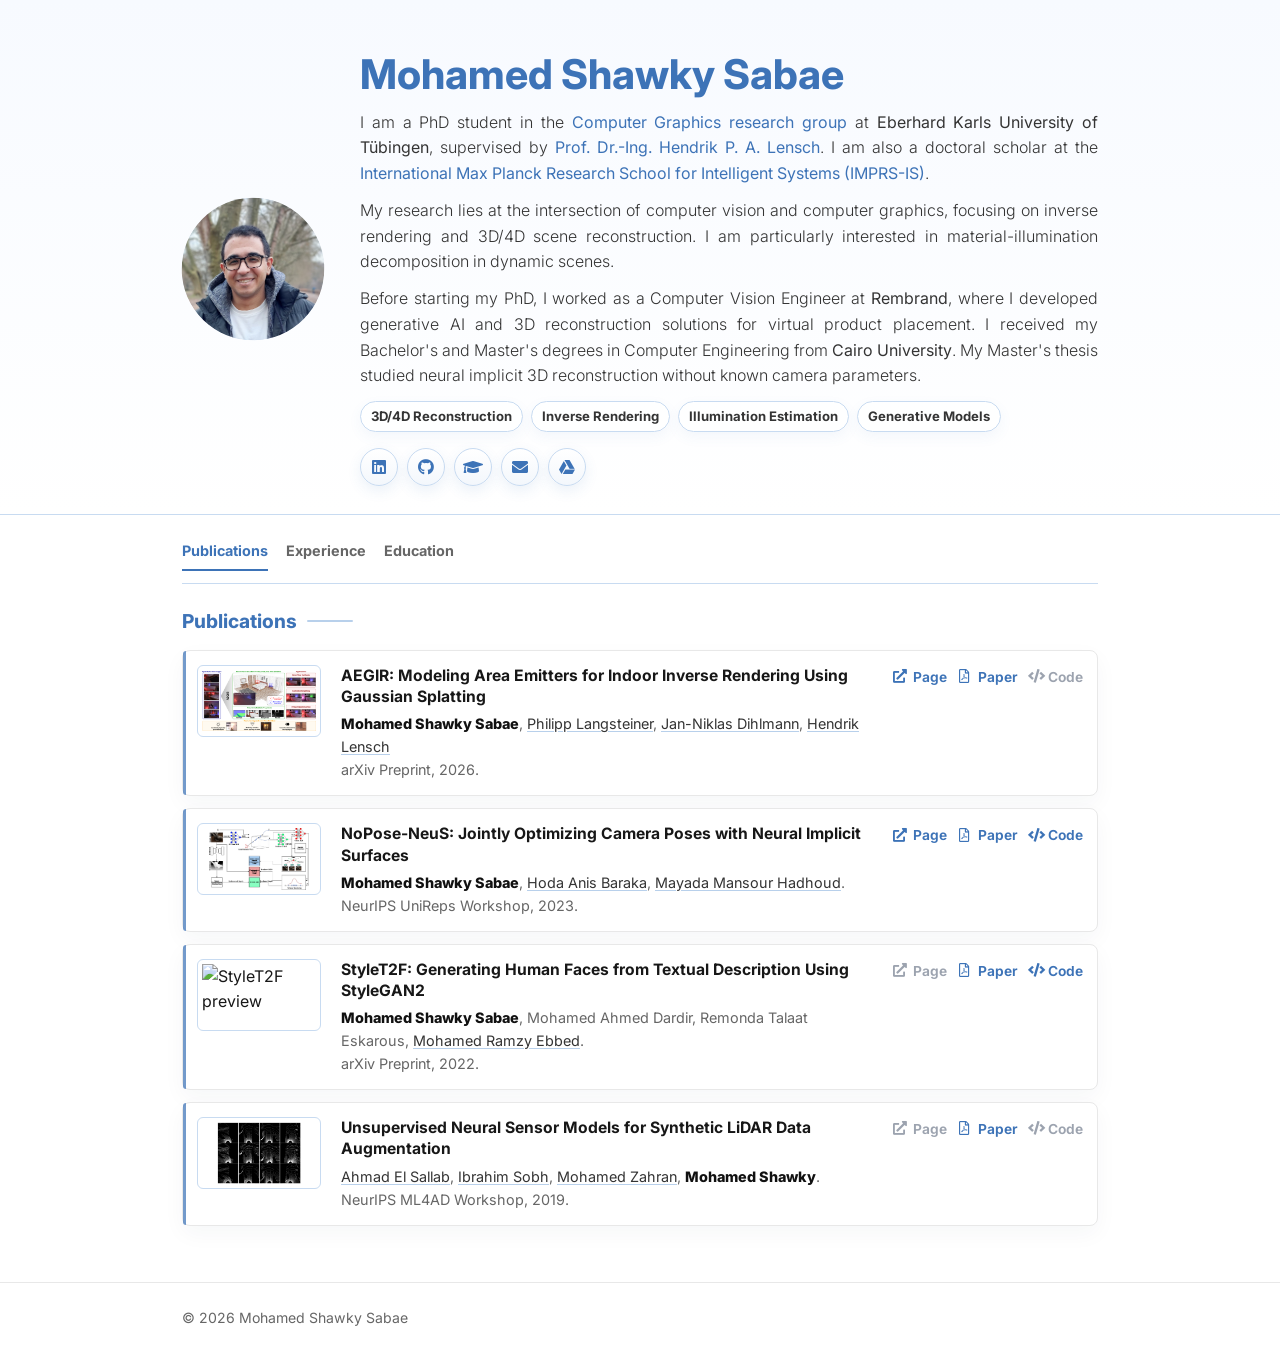
==== commit 3d372ff5: "publish aegir project page" ====
--- a/index.html
+++ b/index.html
@@ -17,7 +17,7 @@
       rel="stylesheet"
       href="https://cdnjs.cloudflare.com/ajax/libs/font-awesome/5.14.0/css/all.min.css"
     />
-    <link rel="stylesheet" href="assets/css/minimalist.css?v=20260612-main-edits" />
+    <link rel="stylesheet" href="assets/css/minimalist.css?v=20260615-final-text" />
     <link rel="icon" type="image/svg+xml" href="assets/images/icon.svg" />
   </head>
   <body>
@@ -91,7 +91,7 @@
             </div>
 
             <div class="publication-list">
-              <!-- <article class="publication-item">
+              <article class="publication-item">
                 <figure class="pub-thumb">
                   <img src="assets/images/projects/aegir/paper/aegir-teaser.png" alt="AEGIR preview" />
                 </figure>
@@ -104,10 +104,10 @@
                 </div>
                 <div class="action-row">
                   <a href="projects/aegir/" class="btn-custom"><i class="fas fa-external-link-alt" aria-hidden="true"></i> Page</a>
-                  <span class="btn-custom is-disabled"><i class="far fa-file-pdf" aria-hidden="true"></i> Paper</span>
+                  <a href="https://arxiv.org/abs/2606.28635" target="_blank" rel="noopener" class="btn-custom"><i class="far fa-file-pdf" aria-hidden="true"></i> Paper</a>
                   <span class="btn-custom is-disabled"><i class="fas fa-code" aria-hidden="true"></i> Code</span>
                 </div>
-              </article> -->
+              </article>
 
               <article class="publication-item">
                 <figure class="pub-thumb">
--- a/assets/css/minimalist.css
+++ b/assets/css/minimalist.css
@@ -123,7 +123,7 @@
   margin-bottom: 0.72rem;
   text-align: justify;
   text-justify: inter-word;
-  hyphens: auto;
+  hyphens: none;
 }
 
 .bio-copy p:last-child {
@@ -527,7 +527,7 @@
   justify-content: space-between;
   gap: 16px;
   margin-bottom: 30px;
-  font-size: 0.9rem;
+  font-size: 0.82rem;
 }
 
 .paper-topline a {
@@ -569,7 +569,7 @@
 
 .paper-header h1 {
   margin-bottom: 12px;
-  font-size: clamp(1.75rem, 2.7vw, 2.42rem);
+  font-size: clamp(1.52rem, 2.35vw, 2.08rem);
   font-weight: 750;
   line-height: 1.12;
 }
@@ -578,7 +578,7 @@
   max-width: 640px;
   margin: 0 auto 12px;
   color: var(--soft-ink);
-  font-size: 1rem;
+  font-size: 0.92rem;
 }
 
 .paper-authors,
@@ -589,8 +589,8 @@
 }
 
 .paper-authors {
-  font-size: 1.02rem;
-  line-height: 1.55;
+  font-size: 0.94rem;
+  line-height: 1.5;
 }
 
 .paper-header .author-link {
@@ -607,7 +607,7 @@
   margin-right: auto;
   margin-left: auto;
   color: var(--soft-ink);
-  font-size: 0.95rem;
+  font-size: 0.86rem;
   font-weight: 600;
 }
 
@@ -624,7 +624,7 @@
   border-radius: 999px;
   color: var(--accent);
   background: rgba(243, 247, 252, 0.82);
-  font-size: 0.91rem;
+  font-size: 0.82rem;
   font-weight: 750;
 }
 
@@ -639,11 +639,12 @@
   justify-content: center;
   gap: 10px;
   margin-top: 16px;
+  font-size: 0.88rem;
   font-weight: 700;
 }
 
-.paper-links a,
-.paper-links span {
+.paper-links > a,
+.paper-links > span {
   display: inline-flex;
   align-items: center;
   gap: 6px;
@@ -658,6 +659,22 @@
   color: #9ca3af;
 }
 
+.paper-links .coming-soon {
+  display: inline-flex;
+  align-items: center;
+  min-height: auto;
+  padding: 2px 6px;
+  border: 0;
+  border-radius: 999px;
+  color: var(--accent);
+  background: var(--accent-soft);
+  font-size: 0.68rem;
+  font-weight: 800;
+  line-height: 1;
+  text-transform: uppercase;
+  letter-spacing: 0.02em;
+}
+
 .paper-figure {
   margin: 26px auto 36px;
 }
@@ -671,12 +688,88 @@
   box-shadow: 0 12px 30px rgba(61, 115, 183, 0.08);
 }
 
+.paper-figure.video-figure {
+  max-width: 920px;
+}
+
+.paper-figure.video-figure video {
+  border: 1px solid var(--accent-line);
+  border-radius: 6px;
+  background: #0f172a;
+}
+
+.paper-figure.wide-figure.direct-light-video {
+  max-width: 920px;
+  margin-top: 20px;
+  margin-bottom: 28px;
+}
+
+.direct-light-video-grid {
+  display: grid;
+  grid-template-columns: repeat(2, minmax(0, 1fr));
+  gap: 14px;
+}
+
+.direct-light-video-grid figure {
+  margin: 0;
+}
+
+.direct-light-video-grid figcaption {
+  margin-top: 7px;
+  color: var(--muted);
+  font-size: 0.78rem;
+  font-weight: 700;
+  line-height: 1.35;
+  text-align: center;
+}
+
+.paper-figure.direct-light-video video {
+  max-height: 360px;
+  object-fit: contain;
+}
+
 .paper-figure.wide-figure {
   max-width: 920px;
 }
 
 .paper-figure.plot-figure {
   max-width: 660px;
+}
+
+.intrinsic-summary {
+  display: grid;
+  grid-template-columns: minmax(0, 1fr) minmax(240px, 340px);
+  align-items: center;
+  gap: 20px;
+  margin: 0 auto 24px;
+}
+
+.intrinsic-summary p {
+  max-width: none;
+}
+
+.intrinsic-summary p + p {
+  margin-top: 12px;
+}
+
+.intrinsic-summary .paper-figure {
+  justify-self: end;
+  margin: 0;
+}
+
+.intrinsic-summary .compact-plot {
+  max-width: 340px;
+}
+
+.intrinsic-summary .paper-figure.compact-plot img {
+  max-height: 220px;
+  border: 1px solid var(--accent-line);
+  border-radius: 6px;
+}
+
+.intrinsic-summary .compact-plot figcaption {
+  max-width: none;
+  text-align: left;
 }
 
 .paper-figure img,
@@ -700,7 +793,7 @@
   cursor: zoom-in;
 }
 
-.paper-page figure:hover img,
+.paper-page figure:hover > img,
 .paper-page figure img:focus-visible {
   border-color: var(--accent-border);
   box-shadow: 0 10px 26px rgba(61, 115, 183, 0.13);
@@ -718,16 +811,16 @@
   max-height: 360px;
 }
 
-.paper-figure figcaption {
+.paper-figure > figcaption {
   max-width: 760px;
   margin: 9px auto 0;
   color: var(--muted);
-  font-size: 0.88rem;
+  font-size: 0.8rem;
   line-height: 1.45;
   text-align: center;
 }
 
-.paper-figure figcaption::before {
+.paper-figure > figcaption::before {
   counter-increment: paper-figure;
   content: "Figure " counter(paper-figure) ". ";
   color: var(--accent);
@@ -773,7 +866,7 @@
   gap: 10px;
   margin-bottom: 9px;
   color: var(--accent);
-  font-size: 1.18rem;
+  font-size: 1.04rem;
   font-weight: 750;
 }
 
@@ -786,13 +879,15 @@
 
 .paper-shell p {
   color: var(--soft-ink);
+  font-size: 0.93rem;
+  line-height: 1.55;
   text-align: justify;
   text-justify: inter-word;
-  hyphens: auto;
+  hyphens: none;
 }
 
 .paper-header p,
-.paper-figure figcaption,
+.paper-figure > figcaption,
 .paper-gallery figcaption,
 .comparison-grid figcaption,
 .paper-facts span {
@@ -815,13 +910,13 @@
 .method-cards h3 {
   margin-bottom: 8px;
   color: var(--accent);
-  font-size: 1rem;
+  font-size: 0.92rem;
   font-weight: 750;
 }
 
 .method-cards p {
   margin-bottom: 0;
-  font-size: 0.92rem;
+  font-size: 0.84rem;
 }
 
 .bibtex-card {
@@ -841,7 +936,7 @@
   border-radius: 0;
   background: var(--accent-soft);
   color: var(--ink);
-  font-size: 0.86rem;
+  font-size: 0.78rem;
 }
 
 .bibtex-card pre {
@@ -893,7 +988,7 @@
   min-width: 620px;
   border-collapse: collapse;
   color: var(--soft-ink);
-  font-size: 0.86rem;
+  font-size: 0.78rem;
 }
 
 .paper-table th,
@@ -953,7 +1048,7 @@
 .paper-gallery figcaption {
   margin-top: 6px;
   color: var(--muted);
-  font-size: 0.86rem;
+  font-size: 0.78rem;
   text-align: center;
 }
 
@@ -975,13 +1070,14 @@
 }
 
 .comparison-set h3,
+.comparison-set h4,
 .figure-group-title {
   display: flex;
   align-items: center;
   gap: 8px;
   margin: 0 0 10px;
   color: var(--ink);
-  font-size: 1rem;
+  font-size: 0.92rem;
   font-weight: 700;
 }
 
@@ -997,6 +1093,34 @@
   font-size: 0.7rem;
   font-weight: 800;
   white-space: nowrap;
+}
+
+.aegir-page .figure-group-title::before,
+.nopose-page .figure-group-title::before {
+  display: none;
+  counter-increment: none;
+  content: none;
+}
+
+.aegir-page .grouped-figure,
+.aegir-page .matrix-figure,
+.aegir-page .table-figure,
+.aegir-page .gallery-figure,
+.nopose-page .grouped-figure,
+.nopose-page .table-figure,
+.nopose-page .result-figure {
+  max-width: 920px;
+}
+
+.aegir-page .table-figure,
+.aegir-page .gallery-figure,
+.nopose-page .table-figure,
+.nopose-page .result-figure {
+  margin-top: 14px;
+}
+
+.aegir-page .matrix-figure {
+  margin-top: 12px;
 }
 
 .comparison-grid {
@@ -1101,8 +1225,178 @@
 .comparison-grid figcaption {
   margin-top: 6px;
   color: var(--muted);
-  font-size: 0.86rem;
+  font-size: 0.78rem;
   text-align: center;
+}
+
+.matrix-scroll {
+  max-width: 100%;
+  overflow-x: auto;
+  padding-bottom: 4px;
+}
+
+.lighting-matrix {
+  display: grid;
+  gap: 8px;
+  min-width: 760px;
+  align-items: center;
+}
+
+.lighting-matrix {
+  grid-template-columns: 96px repeat(4, minmax(0, 1fr));
+}
+
+.matrix-head,
+.matrix-row-label {
+  color: var(--soft-ink);
+  font-size: 0.72rem;
+  font-weight: 800;
+  line-height: 1.25;
+  text-align: center;
+}
+
+.matrix-row-label {
+  display: flex;
+  align-items: center;
+  justify-content: center;
+  min-height: 100%;
+  padding: 8px;
+  border: 1px solid var(--accent-line);
+  border-radius: 6px;
+  color: var(--accent);
+  background: var(--accent-soft);
+}
+
+.lighting-matrix figure {
+  position: relative;
+  margin: 0;
+}
+
+.lighting-matrix img {
+  display: block;
+  width: 100%;
+  aspect-ratio: 16 / 9;
+  object-fit: contain;
+  border: 1px solid var(--accent-line);
+  border-radius: 6px;
+  background: #ffffff;
+}
+
+.inset-figure .lighting-inset {
+  position: absolute;
+  left: 5px;
+  bottom: 5px;
+  width: 34%;
+  border: 1px solid #ef4444;
+  border-radius: 3px;
+  box-shadow: 0 3px 10px rgba(0, 0, 0, 0.18);
+}
+
+.paper-page .inset-figure:hover .lighting-inset,
+.paper-page .inset-figure .lighting-inset:focus-visible {
+  filter: none;
+  transform: none;
+}
+
+.figure-note {
+  max-width: 760px;
+  margin: 9px auto 0;
+  color: var(--muted);
+  font-size: 0.76rem;
+  line-height: 1.45;
+  text-align: center;
+}
+
+.intrinsic-comparisons {
+  display: grid;
+  gap: 28px;
+  min-width: 0;
+}
+
+.intrinsic-comparisons article {
+  margin: 0;
+  min-width: 0;
+}
+
+.intrinsic-comparisons h4 {
+  margin-bottom: 9px;
+  color: var(--ink);
+  font-size: 0.9rem;
+  font-weight: 800;
+}
+
+.intrinsic-table {
+  width: 100%;
+  min-width: 820px;
+  border-collapse: separate;
+  border-spacing: 6px;
+  table-layout: fixed;
+}
+
+.intrinsic-table th,
+.intrinsic-table td {
+  padding: 0;
+  vertical-align: middle;
+  text-align: center;
+}
+
+.intrinsic-table thead th {
+  padding: 8px 6px;
+  border-bottom: 1px solid var(--accent-line);
+  border-radius: 6px;
+  color: var(--soft-ink);
+  background: var(--accent-soft);
+  font-size: 0.7rem;
+  font-weight: 800;
+  line-height: 1.2;
+}
+
+.intrinsic-table thead th:first-child,
+.intrinsic-table tbody th[scope="row"] {
+  width: 88px;
+}
+
+.intrinsic-table tbody th[scope="row"] {
+  padding: 8px;
+  border: 1px solid var(--accent-line);
+  border-radius: 6px;
+  color: var(--accent);
+  background: var(--accent-soft);
+  font-size: 0.72rem;
+  font-weight: 800;
+  line-height: 1.2;
+}
+
+.intrinsic-table figure {
+  margin: 0;
+}
+
+.intrinsic-table img {
+  display: block;
+  width: 100%;
+  aspect-ratio: 3 / 2;
+  object-fit: contain;
+  border: 1px solid var(--accent-line);
+  border-radius: 6px;
+  background: #ffffff;
+}
+
+.intrinsic-table .reference-cell {
+  width: 144px;
+}
+
+.intrinsic-table .reference-cell img {
+  box-shadow: 0 10px 24px rgba(42, 84, 137, 0.08);
+}
+
+.intrinsic-table .na-cell {
+  border: 1px dashed var(--accent-line);
+  border-radius: 6px;
+  color: var(--muted);
+  background: #f8fbff;
+  font-size: 0.7rem;
+  font-weight: 800;
+  letter-spacing: 0;
 }
 
 .project-nav {
@@ -1322,10 +1616,24 @@
   .feature-grid,
   .paper-gallery,
   .paper-facts,
+  .intrinsic-summary,
   .method-cards,
   .comparison-grid.four-col,
-  .comparison-grid.two-col {
+  .comparison-grid.two-col,
+  .direct-light-video-grid {
     grid-template-columns: 1fr;
+  }
+
+  .intrinsic-summary .paper-figure {
+    justify-self: center;
+  }
+
+  .intrinsic-summary .compact-plot {
+    max-width: 420px;
+  }
+
+  .intrinsic-summary .compact-plot figcaption {
+    text-align: center;
   }
 }
 
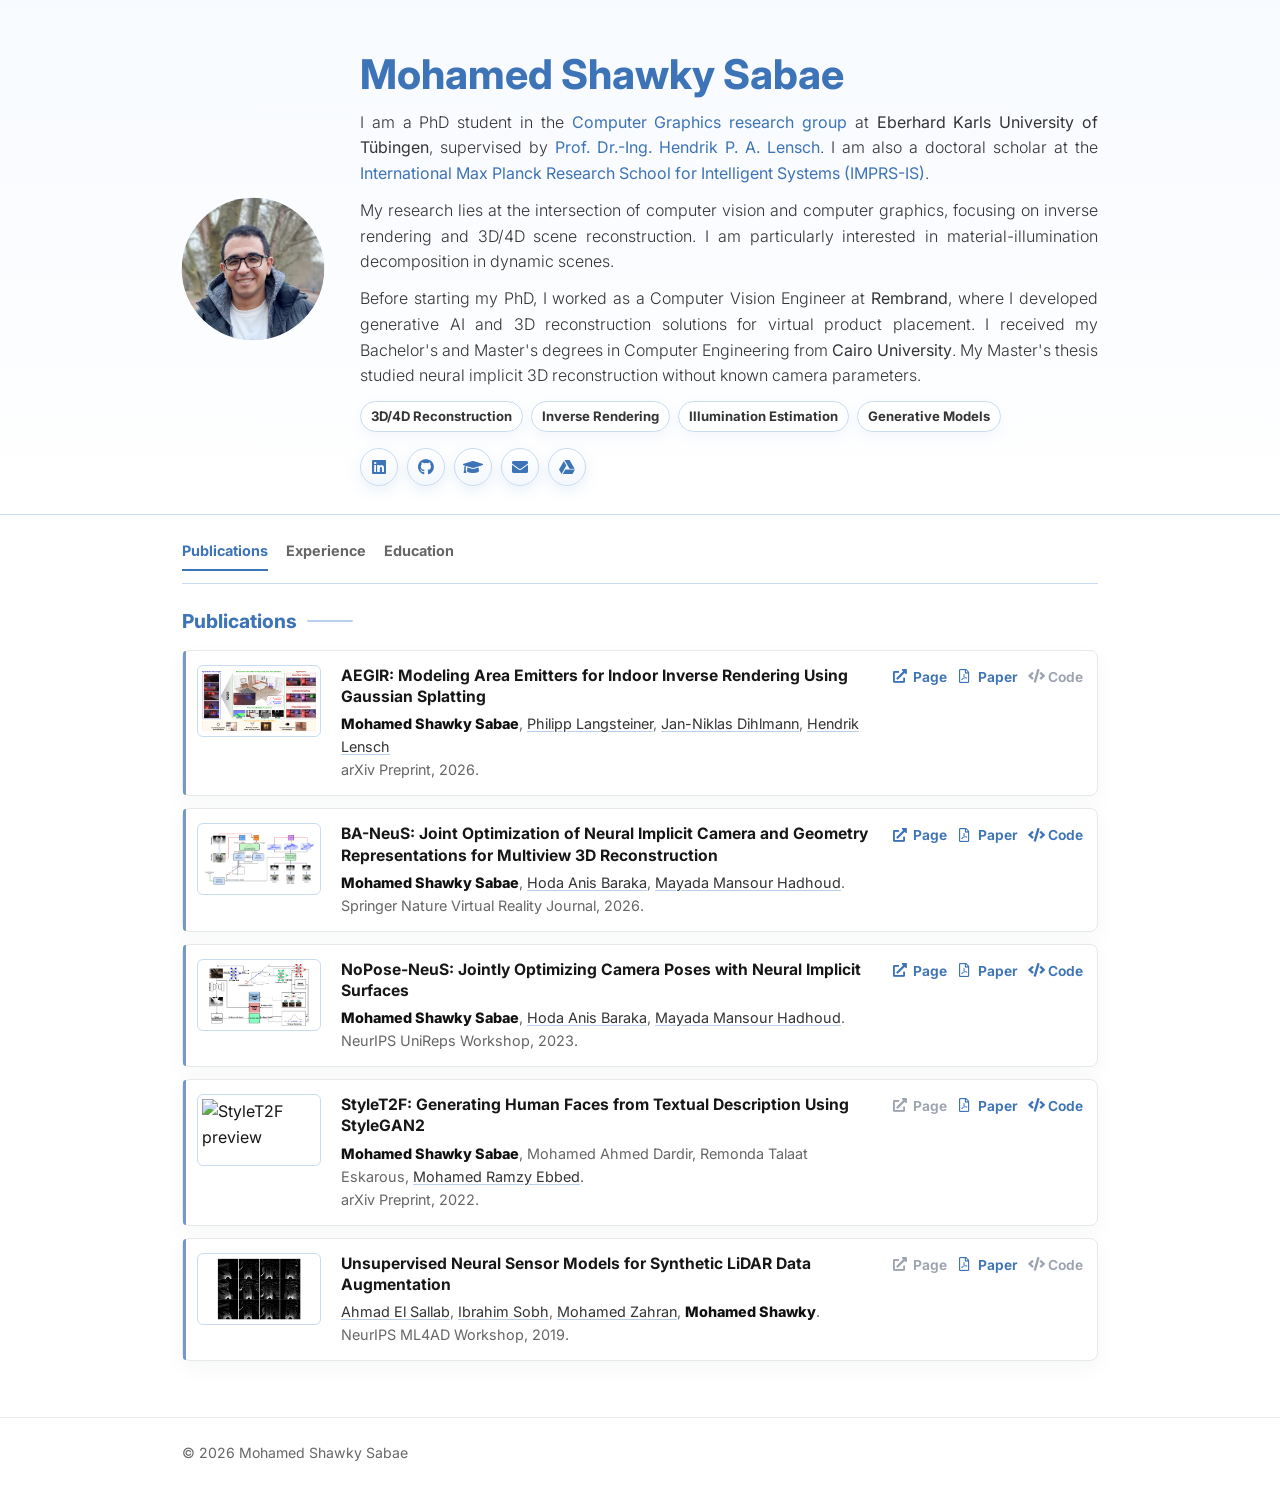
==== commit 42a845f1: "add ba-neus to the main and project pages" ====
--- a/index.html
+++ b/index.html
@@ -111,6 +111,24 @@
 
               <article class="publication-item">
                 <figure class="pub-thumb">
+                  <img src="assets/images/projects/nopose-neus/pipelines/ba-neus-architecture.png" alt="BA-NeuS preview" />
+                </figure>
+                <div>
+                  <h3 class="pub-title">BA-NeuS: Joint Optimization of Neural Implicit Camera and Geometry Representations for Multiview 3D Reconstruction</h3>
+                  <p class="pub-meta">
+                    <span><strong class="author-self">Mohamed Shawky Sabae</strong>, <a class="author-link" href="https://scholar.google.com/citations?user=i1qvgx4AAAAJ&hl=en" target="_blank" rel="noopener">Hoda Anis Baraka</a>, <a class="author-link" href="https://scholar.google.com/citations?user=38yr_I8AAAAJ&hl=en" target="_blank" rel="noopener">Mayada Mansour Hadhoud</a>.</span>
+                    <span>Springer Nature Virtual Reality Journal, 2026.</span>
+                  </p>
+                </div>
+                <div class="action-row">
+                  <a href="projects/nopose-neus/" class="btn-custom"><i class="fas fa-external-link-alt" aria-hidden="true"></i> Page</a>
+                  <a href="https://link.springer.com/article/10.1007/s10055-026-01423-1" target="_blank" rel="noopener" class="btn-custom"><i class="far fa-file-pdf" aria-hidden="true"></i> Paper</a>
+                  <a href="https://github.com/DarkGeekMS/bundle-adjusting-neus" target="_blank" rel="noopener" class="btn-custom"><i class="fas fa-code" aria-hidden="true"></i> Code</a>
+                </div>
+              </article>
+
+              <article class="publication-item">
+                <figure class="pub-thumb">
                   <img src="assets/images/projects/nopose-neus/architecture.png" alt="NoPose-NeuS preview" />
                 </figure>
                 <div>
--- a/assets/css/minimalist.css
+++ b/assets/css/minimalist.css
@@ -688,6 +688,32 @@
   box-shadow: 0 12px 30px rgba(61, 115, 183, 0.08);
 }
 
+.paper-shell .pipeline-section {
+  max-width: 920px;
+}
+
+.pipeline-stack {
+  display: grid;
+  gap: 20px;
+}
+
+.paper-figure.pipeline-figure {
+  margin: 0;
+}
+
+.pipeline-figure h3 {
+  margin: 0 0 12px;
+  color: var(--ink);
+  font-size: 0.96rem;
+  font-weight: 800;
+  text-align: center;
+}
+
+.pipeline-figure img {
+  border: 1px solid var(--accent-line);
+  border-radius: 6px;
+}
+
 .paper-figure.video-figure {
   max-width: 920px;
 }
@@ -917,6 +943,58 @@
 .method-cards p {
   margin-bottom: 0;
   font-size: 0.84rem;
+}
+
+.publication-versions {
+  grid-template-columns: repeat(2, minmax(0, 1fr));
+}
+
+.publication-versions article {
+  display: flex;
+  flex-direction: column;
+  gap: 10px;
+}
+
+.publication-versions .version-meta {
+  color: var(--muted);
+  font-size: 0.78rem;
+  font-weight: 800;
+}
+
+.version-links {
+  display: flex;
+  flex-wrap: wrap;
+  gap: 8px;
+  margin-top: auto;
+}
+
+.version-links a {
+  display: inline-flex;
+  align-items: center;
+  gap: 6px;
+  min-height: 30px;
+  padding: 4px 10px;
+  border: 1px solid var(--accent-line);
+  border-radius: 999px;
+  background: rgba(243, 247, 252, 0.82);
+  font-size: 0.78rem;
+  font-weight: 800;
+}
+
+.version-links a:hover,
+.version-links a:focus-visible {
+  border-color: var(--accent);
+  color: #ffffff;
+  background: var(--accent);
+  text-decoration: none;
+  outline: none;
+}
+
+.bibtex-title {
+  margin: 16px 0 8px;
+  color: var(--ink);
+  font-size: 0.92rem;
+  font-weight: 800;
 }
 
 .bibtex-card {
@@ -1130,6 +1208,11 @@
 
 .comparison-grid.four-col {
   grid-template-columns: repeat(4, minmax(0, 1fr));
+}
+
+.comparison-grid.six-col {
+  grid-template-columns: repeat(6, minmax(0, 1fr));
+  gap: 10px;
 }
 
 .comparison-grid.two-col {
@@ -1218,6 +1301,19 @@
   aspect-ratio: 16 / 9;
 }
 
+.comparison-grid.three-col {
+  grid-template-columns: repeat(3, minmax(0, 1fr));
+}
+
+.comparison-grid.three-col img {
+  aspect-ratio: 16 / 9;
+}
+
+.comparison-grid.six-col figcaption {
+  font-size: 0.68rem;
+  line-height: 1.25;
+}
+
 .comparison-grid.landscape-grid img {
   aspect-ratio: 16 / 9;
 }
@@ -1227,6 +1323,60 @@
   color: var(--muted);
   font-size: 0.78rem;
   text-align: center;
+}
+
+.result-table-scroll {
+  max-width: 100%;
+  overflow-x: auto;
+  padding-bottom: 4px;
+}
+
+.result-table {
+  width: 100%;
+  min-width: 720px;
+  border-collapse: collapse;
+  overflow: hidden;
+  border: 1px solid var(--accent-line);
+  border-radius: 8px;
+  background: #ffffff;
+  font-size: 0.78rem;
+}
+
+.result-table th,
+.result-table td {
+  padding: 9px 10px;
+  border-bottom: 1px solid var(--accent-line);
+  color: var(--soft-ink);
+  text-align: left;
+  vertical-align: middle;
+}
+
+.result-table th {
+  color: var(--ink);
+  background: var(--accent-soft);
+  font-weight: 800;
+}
+
+.result-table tr:last-child td {
+  border-bottom: 0;
+}
+
+.result-table td:not(:first-child),
+.result-table th:not(:first-child) {
+  text-align: center;
+}
+
+.result-table .best {
+  color: var(--ink);
+  font-weight: 800;
+}
+
+.result-table .second {
+  color: var(--ink);
+  text-decoration: underline;
+  text-decoration-color: var(--accent-border);
+  text-decoration-thickness: 1.5px;
+  text-underline-offset: 3px;
 }
 
 .matrix-scroll {
@@ -1619,6 +1769,8 @@
   .intrinsic-summary,
   .method-cards,
   .comparison-grid.four-col,
+  .comparison-grid.six-col,
+  .comparison-grid.three-col,
   .comparison-grid.two-col,
   .direct-light-video-grid {
     grid-template-columns: 1fr;
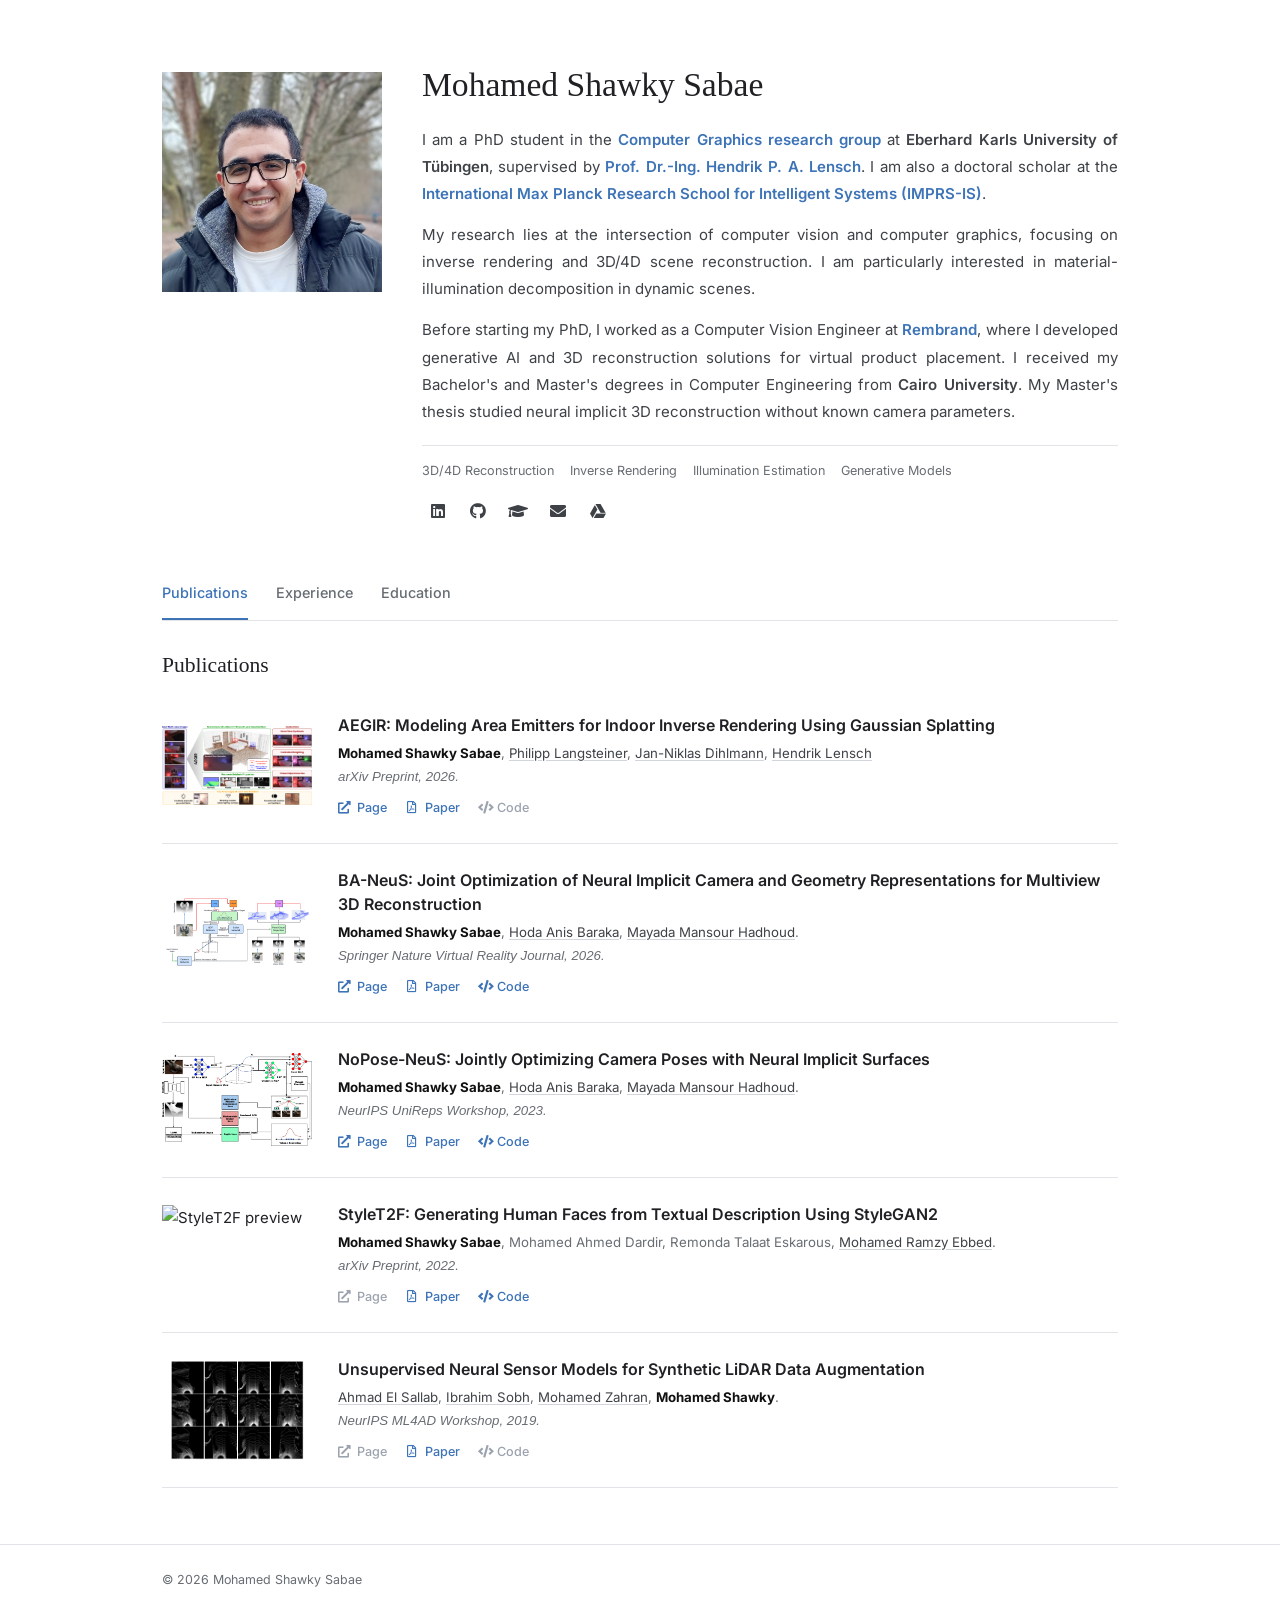
==== commit 034db90e: "simplify the website theme" ====
--- a/index.html
+++ b/index.html
@@ -18,6 +18,7 @@
       href="https://cdnjs.cloudflare.com/ajax/libs/font-awesome/5.14.0/css/all.min.css"
     />
     <link rel="stylesheet" href="assets/css/minimalist.css?v=20260615-final-text" />
+    <link rel="stylesheet" href="assets/css/academic.css?v=20260927" />
     <link rel="icon" type="image/svg+xml" href="assets/images/icon.svg" />
   </head>
   <body>
@@ -49,7 +50,7 @@
                 I am particularly interested in material-illumination decomposition in dynamic scenes.
               </p>
               <p>
-                Before starting my PhD, I worked as a Computer Vision Engineer at <strong>Rembrand</strong>, where I developed
+                Before starting my PhD, I worked as a Computer Vision Engineer at <a href="https://www.rembrand.com/" target="_blank" rel="noopener"><strong>Rembrand</strong></a>, where I developed
                 generative AI and 3D reconstruction solutions for virtual product placement.
                 I received my Bachelor's and Master's degrees in Computer Engineering from <strong>Cairo University</strong>. My Master's thesis studied
                 neural implicit 3D reconstruction without known camera parameters.
@@ -67,7 +68,7 @@
               <a href="https://github.com/DarkGeekMS" target="_blank" rel="noopener" aria-label="GitHub"><i class="fab fa-github"></i></a>
               <a href="https://scholar.google.com/citations?user=OA_UwCIAAAAJ&hl=en" target="_blank" rel="noopener" aria-label="Google Scholar"><i class="fa fa-graduation-cap"></i></a>
               <a href="mailto:mohamedshawky911@gmail.com" aria-label="Email"><i class="fas fa-envelope"></i></a>
-              <a href="https://drive.google.com/file/d/1RplVTYfeBIH1ibJ9YpG1LCSOO_aWp7Nd/view?usp=sharing" target="_blank" rel="noopener" aria-label="CV"><i class="fab fa-google-drive"></i></a>
+              <a href="https://drive.google.com/file/d/1ri4CC5SvFHF1v71JaNIYT0GdQlfAdPkm/view?usp=sharing" target="_blank" rel="noopener" aria-label="CV"><i class="fab fa-google-drive"></i></a>
             </div>
           </div>
         </div>
--- a/assets/css/minimalist.css
+++ b/assets/css/minimalist.css
@@ -593,6 +593,14 @@
   line-height: 1.5;
 }
 
+.affiliation-mark {
+  margin-left: 2px;
+  color: var(--accent);
+  font-size: 0.68em;
+  font-weight: 800;
+  line-height: 0;
+}
+
 .paper-header .author-link {
   color: var(--ink);
   text-decoration-color: var(--accent-line);
@@ -602,6 +610,7 @@
   display: flex;
   align-items: center;
   justify-content: center;
+  flex-wrap: wrap;
   gap: 7px;
   width: fit-content;
   margin-right: auto;
@@ -609,6 +618,16 @@
   color: var(--soft-ink);
   font-size: 0.86rem;
   font-weight: 600;
+}
+
+.paper-affiliations span {
+  display: inline-flex;
+  align-items: baseline;
+  gap: 3px;
+}
+
+.paper-affiliations .affiliation-mark {
+  margin-left: 0;
 }
 
 .paper-venue {
@@ -1121,6 +1140,35 @@
   border: 1px solid var(--line);
   border-radius: 6px;
   background: #ffffff;
+}
+
+.demo-video-grid {
+  display: grid;
+  grid-template-columns: repeat(2, minmax(0, 1fr));
+  gap: 14px;
+}
+
+.demo-video-grid figure {
+  margin: 0;
+}
+
+.demo-video-grid video {
+  display: block;
+  width: 100%;
+  aspect-ratio: 16 / 9;
+  object-fit: contain;
+  border: 1px solid var(--accent-line);
+  border-radius: 6px;
+  background: #0f172a;
+}
+
+.demo-video-grid figcaption {
+  margin-top: 7px;
+  color: var(--muted);
+  font-size: 0.78rem;
+  font-weight: 700;
+  line-height: 1.35;
+  text-align: center;
 }
 
 .paper-gallery figcaption {
@@ -1772,7 +1820,8 @@
   .comparison-grid.six-col,
   .comparison-grid.three-col,
   .comparison-grid.two-col,
-  .direct-light-video-grid {
+  .direct-light-video-grid,
+  .demo-video-grid {
     grid-template-columns: 1fr;
   }
 
--- a/assets/css/academic.css
+++ b/assets/css/academic.css
@@ -0,0 +1,206 @@
+/* Shared presentation layer for the profile and academic project pages. */
+:root {
+  --ink: #202124;
+  --soft-ink: #3e4247;
+  --muted: #686d73;
+  --line: #e2e4e7;
+  --paper: #fff;
+  --wash: #fafafa;
+  --accent: #3d73b7;
+  --accent-2: #3d73b7;
+  --accent-hover: #28558e;
+  --accent-soft: #f6f7f8;
+  --accent-line: #e2e4e7;
+  --accent-border: #b8c3cf;
+}
+
+body { font-size: 15px; line-height: 1.7; }
+body, h1, h2, h3, h4, a, span { letter-spacing: 0; }
+a:focus-visible, button:focus-visible, img[role="button"]:focus-visible {
+  outline: 2px solid var(--accent);
+  outline-offset: 4px;
+}
+.hero, .paper-page { background: var(--paper); }
+.site-shell { max-width: 1000px; }
+.hero { padding: 64px 0 30px; border-bottom: 0; }
+.hero-grid { grid-template-columns: 220px minmax(0, 1fr); gap: 40px; align-items: start; }
+.portrait-wrap {
+  width: 220px; height: 220px; aspect-ratio: 1;
+  margin-top: 8px; border: 0; border-radius: 0; padding: 0; overflow: hidden;
+}
+.user-image { border-radius: 0; transform: rotate(5deg) scale(1.1); }
+h1, .paper-header h1 {
+  font-family: Georgia, "Times New Roman", serif;
+  color: var(--ink);
+  font-size: 2.1rem;
+  font-weight: 400;
+  line-height: 1.25;
+}
+.hero h1 { margin-bottom: 20px; }
+h1, h2, .pub-title { text-wrap: balance; }
+.lead { font-size: 0.94rem; font-weight: 400; line-height: 1.8; }
+.bio-copy p { margin-bottom: 14px; text-align: left; }
+.bio-copy strong { font-weight: 600; }
+.research-strip { gap: 8px 16px; margin: 20px 0 14px; padding-top: 14px; border-top: 1px solid var(--line); }
+.research-strip span {
+  min-height: 0; padding: 0; border: 0; border-radius: 0;
+  background: none; box-shadow: none; color: var(--muted);
+  font-size: 0.79rem; font-weight: 400;
+}
+.social-icons { gap: 8px; }
+.social-icons a {
+  width: 32px; height: 32px; border: 0; border-radius: 3px;
+  background: none; box-shadow: none; color: var(--soft-ink);
+}
+.social-icons a:hover, .social-icons a:focus-visible {
+  color: var(--accent); background: var(--accent-soft);
+  box-shadow: none; transform: none;
+}
+.tabs-section { padding-top: 12px; }
+.nav-pills { gap: 28px; padding-bottom: 0; margin-bottom: 30px; }
+.nav-pills .nav-link { padding: 12px 0; font-weight: 500; }
+.section-intro { margin-bottom: 6px; }
+.section-intro h2, .paper-shell h2 {
+  color: var(--ink); font-family: Georgia, "Times New Roman", serif;
+  font-size: 1.35rem; font-weight: 400; line-height: 1.35;
+}
+.section-intro h2::after, .paper-shell h2::after { display: none; }
+.publication-list { gap: 0; }
+.publication-item {
+  grid-template-columns: 150px minmax(0, 1fr); gap: 8px 26px;
+  padding: 24px 0; border: 0; border-bottom: 1px solid var(--line);
+  border-radius: 0; box-shadow: none; transition: none;
+}
+.publication-item::before { display: none; }
+.publication-item:hover { border-color: var(--line); box-shadow: none; transform: none; }
+.pub-thumb {
+  grid-column: 1; grid-row: 1 / span 2; align-self: center;
+  width: 150px; height: 100px; border: 0; border-radius: 0;
+}
+.pub-thumb img { padding: 0; }
+.publication-item > div:first-of-type, .publication-item .action-row { grid-column: 2; }
+.pub-title { font-size: 1rem; line-height: 1.5; font-weight: 600; text-wrap: pretty; }
+.pub-meta { font-size: 0.83rem; line-height: 1.75; }
+.pub-meta > span:last-child { color: var(--muted); font-style: italic; }
+.author-self { color: #111; font-weight: 700; }
+.author-link { text-decoration-color: #d2d6dc; }
+.action-row { justify-content: flex-start; gap: 18px; }
+.btn-custom { font-size: 0.79rem; font-weight: 500; }
+.timeline-container { gap: 0; }
+.timeline-block {
+  display: grid; grid-template-columns: minmax(0, 1fr) auto; column-gap: 24px;
+  padding: 24px 0; border: 0; border-bottom: 1px solid var(--line);
+  border-radius: 0; box-shadow: none;
+}
+.timeline-block::before { display: none; }
+.timeline-h3 { grid-column: 1; font-weight: 600; }
+.timeline-span { grid-column: 1; color: var(--soft-ink); font-weight: 400; }
+.timeline-date { grid-column: 2; grid-row: 1 / span 2; font-weight: 400; text-align: right; }
+.timeline-p { grid-column: 1 / -1; margin-top: 8px; font-size: 0.9rem; }
+.site-footer .site-shell { font-size: 0.78rem; }
+
+.paper-shell { max-width: 1000px; padding-top: 24px; }
+.paper-topline { padding-bottom: 18px; border-bottom: 1px solid var(--line); margin-bottom: 42px; }
+.paper-topline a {
+  padding: 6px 0; border: 0; border-radius: 0; background: none;
+  box-shadow: none; font-weight: 500; color: var(--muted); line-height: 1.5;
+}
+.paper-topline a:hover, .paper-topline a:focus-visible {
+  color: var(--accent); background: none; box-shadow: none; transform: none;
+}
+.paper-header { max-width: 850px; margin-bottom: 36px; }
+.paper-header h1 { font-size: 1.9rem; line-height: 1.3; margin-bottom: 22px; }
+.paper-header h1 strong { font-weight: 700; }
+.paper-shell .paper-authors { font-size: 0.9rem; line-height: 1.8; }
+.paper-shell .paper-affiliations { font-size: 0.8rem; font-weight: 400; gap: 6px 16px; }
+.paper-shell .paper-venue {
+  font-size: 0.8rem; font-weight: 400; font-style: italic;
+  border: 0; border-radius: 0; padding: 0; background: none; color: var(--muted);
+}
+.paper-affiliations i, .paper-venue i { display: none; }
+.paper-links { gap: 12px; font-size: 0.82rem; font-weight: 500; margin-top: 22px; }
+.paper-links > a, .paper-links > span {
+  border-radius: 3px; background: #fff; padding: 7px 12px;
+}
+.paper-links > a:hover { border-color: var(--accent); background: var(--accent-soft); }
+.paper-links .coming-soon {
+  padding: 0; background: none; color: var(--muted);
+  font-weight: 400; text-transform: none; letter-spacing: 0;
+}
+.paper-shell section { margin-top: 48px; scroll-margin-top: 24px; }
+.paper-shell h2 { margin-bottom: 16px; padding-bottom: 10px; border-bottom: 1px solid var(--line); }
+.paper-shell p { font-size: 0.92rem; line-height: 1.8; text-align: left; }
+.paper-shell section > p { max-width: 76ch; }
+.paper-header p { text-align: center; }
+.paper-figure.hero-figure { padding: 0; border: 0; border-radius: 0; box-shadow: none; background: none; }
+.paper-page figure img, .paper-page figure video,
+.intrinsic-summary .paper-figure.compact-plot img {
+  border: 0; border-radius: 0; box-shadow: none; transition: none;
+}
+.paper-page figure:hover > img, .paper-page figure img:focus-visible {
+  transform: none; filter: none; box-shadow: none;
+}
+.paper-page figure img:focus-visible { outline: 2px solid var(--accent); }
+.paper-figure > figcaption { max-width: 820px; text-align: left; line-height: 1.65; font-size: 0.8rem; margin-top: 12px; padding-top: 10px; border-top: 1px solid var(--line); }
+.paper-figure > figcaption::before { color: var(--ink); font-weight: 600; }
+.method-cards { gap: 24px; }
+.method-cards article { border: 0; border-top: 1px solid var(--line); border-radius: 0; padding: 16px 0 0; }
+.method-cards h3 { color: var(--ink); font-weight: 600; }
+.version-links a, .copy-bibtex { border-radius: 3px; background: #fff; font-weight: 500; }
+.bibtex-card { border-color: var(--line); border-radius: 3px; box-shadow: none; }
+.paper-shell pre { background: #fafafa; font-size: 0.75rem; line-height: 1.65; }
+.paper-table, .result-table { border: 0; border-top: 2px solid #72777d; border-bottom: 1px solid #72777d; border-radius: 0; }
+.paper-table thead th, .result-table th { background: #f6f7f8; color: var(--ink); }
+.paper-table .is-best th, .paper-table .is-best td { background: #f6f7f8; color: var(--ink); }
+.matrix-row-label, .intrinsic-table tbody th[scope="row"], .intrinsic-table thead th {
+  border: 0; border-radius: 0; background: #f6f7f8; color: var(--soft-ink);
+}
+.intrinsic-table .reference-cell img { box-shadow: none; }
+.intrinsic-table .na-cell { background: #fafafa; border-radius: 0; }
+.paper-page .inset-figure .lighting-inset { border: 1px solid #b34c4c; }
+.comparison-grid img { padding: 0; }
+.result-table, .paper-table { font-variant-numeric: tabular-nums; }
+.result-table .second { text-decoration-color: currentColor; }
+.paper-gallery figcaption, .comparison-grid figcaption { line-height: 1.5; }
+
+/* Align prose while preserving the alignment of headings and scientific labels. */
+.bio-copy p,
+.timeline-p,
+.timeline-p li,
+.paper-shell section p,
+.paper-figure > figcaption,
+.intrinsic-summary .compact-plot figcaption {
+  text-align: justify;
+  text-justify: inter-word;
+  hyphens: auto;
+}
+
+@media (max-width: 860px) {
+  .hero-grid { grid-template-columns: 180px minmax(0, 1fr); gap: 28px; text-align: left; }
+  .portrait-wrap { width: 180px; height: 180px; }
+  .social-icons, .research-strip { justify-content: flex-start; }
+  .comparison-grid.four-col, .comparison-grid.six-col,
+  .comparison-grid.three-col { grid-template-columns: repeat(2, minmax(0, 1fr)); }
+}
+@media (max-width: 560px) {
+  .hero { padding-top: 32px; }
+  .hero-grid { grid-template-columns: minmax(0, 1fr); gap: 24px; }
+  .portrait-wrap { margin: 0; width: 190px; height: 190px; max-width: 100%; }
+  .timeline-block { display: block; }
+  .timeline-date { text-align: left; }
+  h1 { font-size: 1.8rem; }
+  .paper-header h1 { font-size: 1.6rem; }
+  .publication-item { grid-template-columns: 80px minmax(0, 1fr); gap: 8px 16px; }
+  .pub-thumb { width: 80px; height: 80px; grid-column: 1; grid-row: 1 / span 2; }
+  .publication-item > div:first-of-type, .publication-item .action-row { grid-column: 2; }
+  .action-row { gap: 14px; }
+  .paper-shell { padding-right: 18px; padding-left: 18px; }
+  .paper-topline { flex-direction: row; align-items: center; gap: 16px; margin-bottom: 30px; }
+  .paper-topline a { justify-content: flex-start; font-size: 0.73rem; }
+  .paper-topline i { display: none; }
+  .paper-header { overflow-wrap: anywhere; }
+}
+@media (prefers-reduced-motion: reduce) {
+  html { scroll-behavior: auto; }
+  *, *::before, *::after { transition: none !important; }
+}
